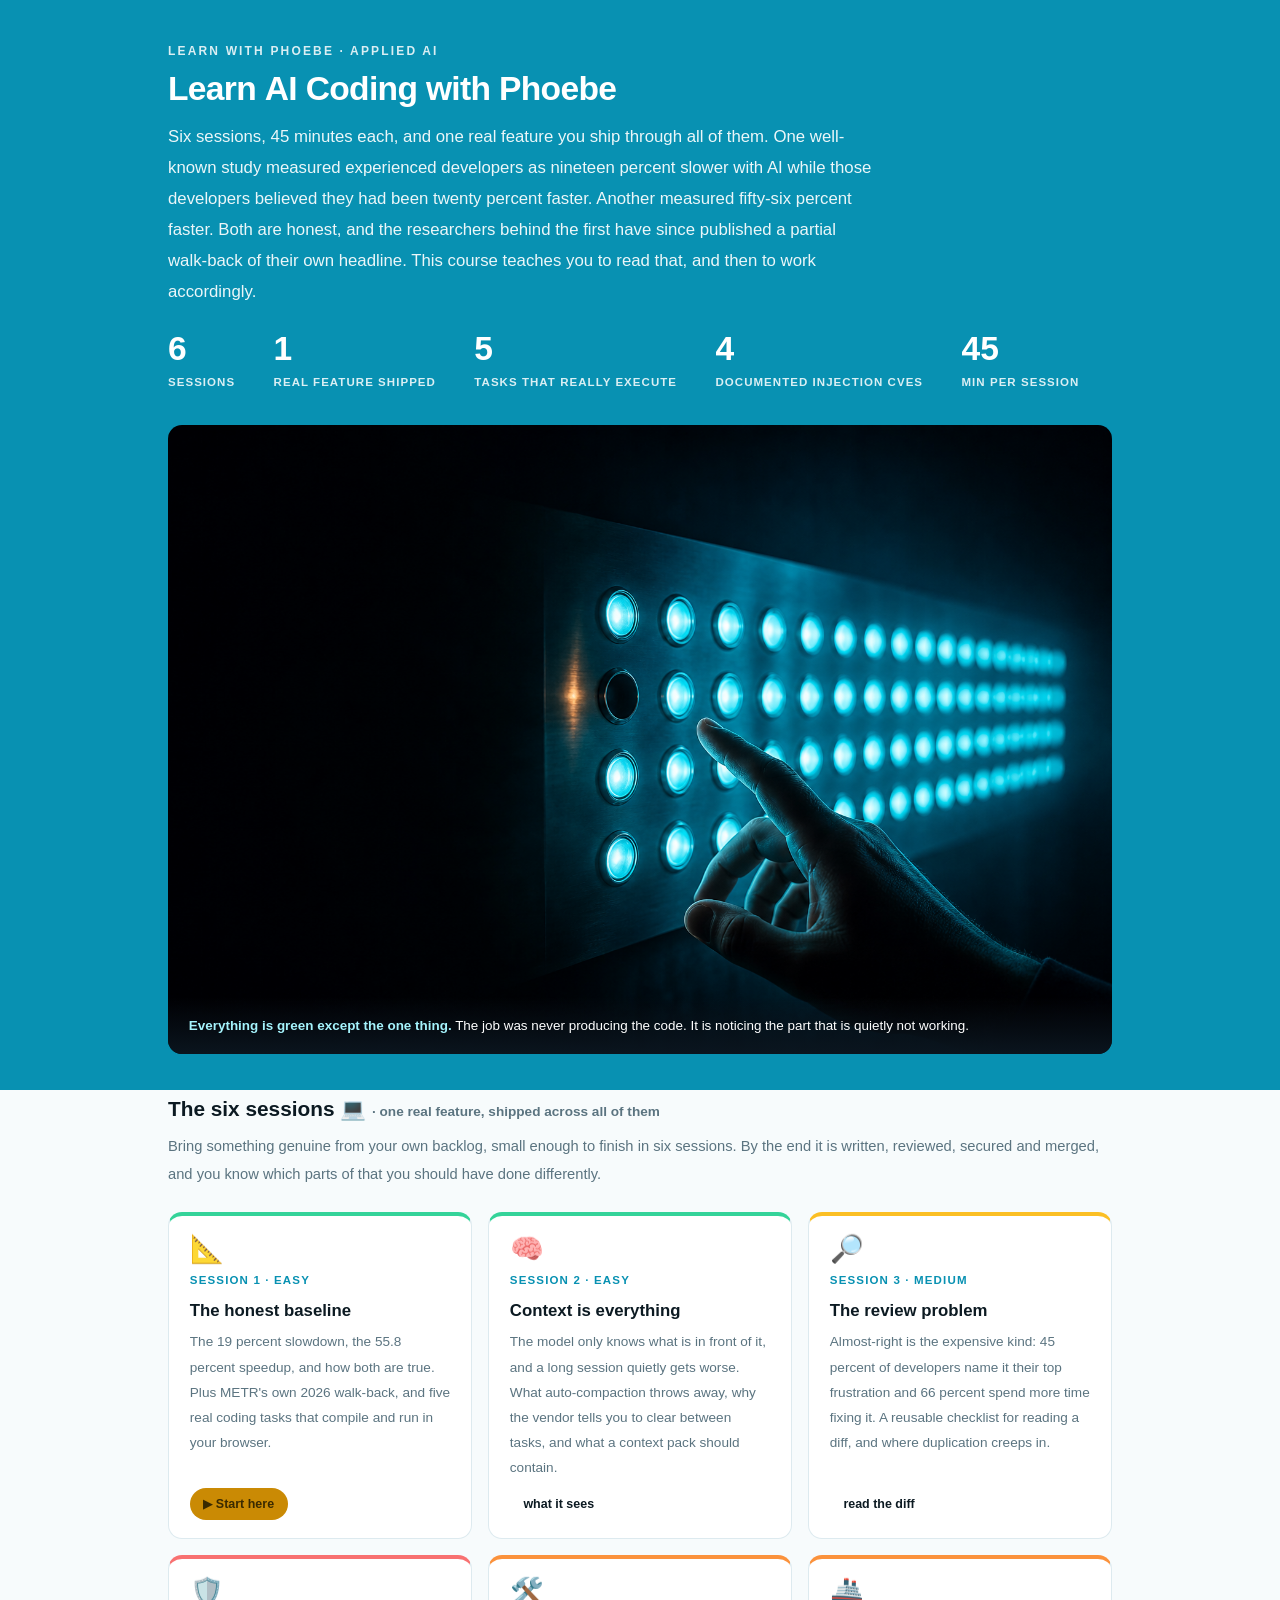
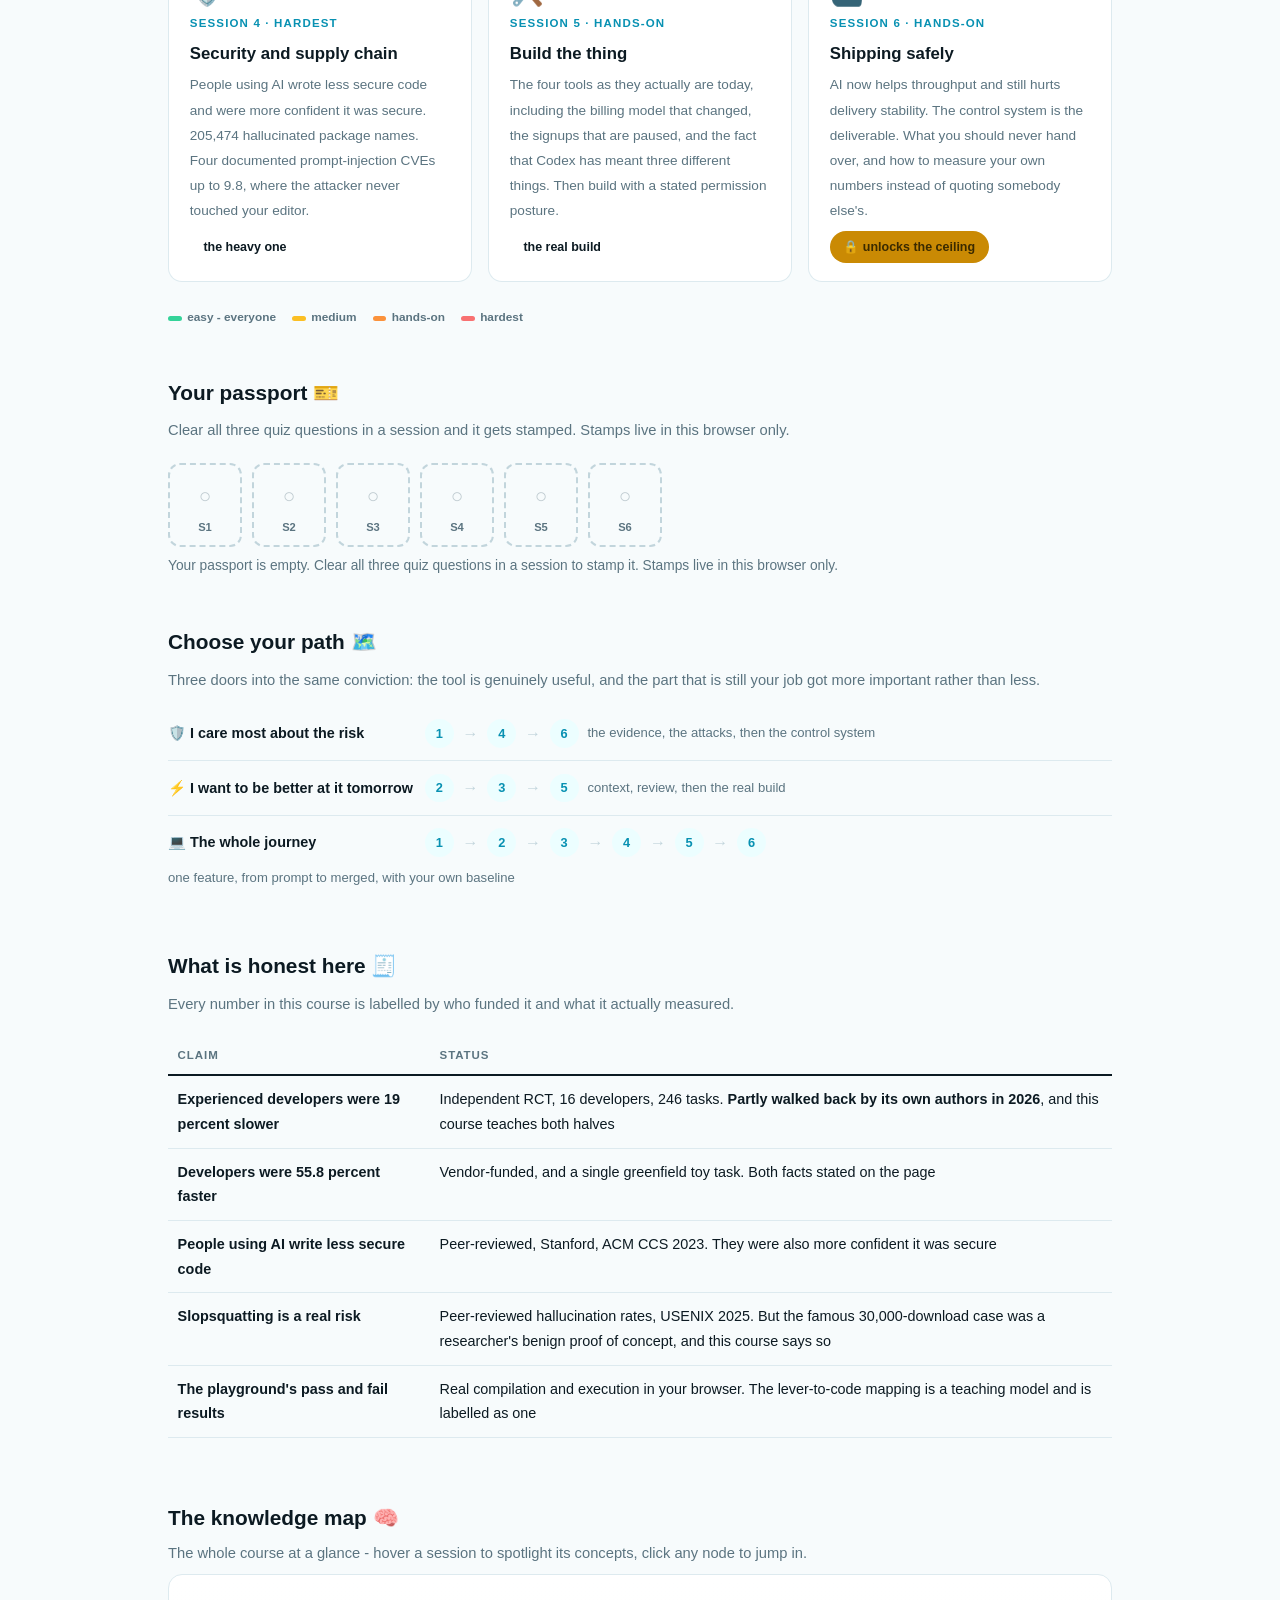
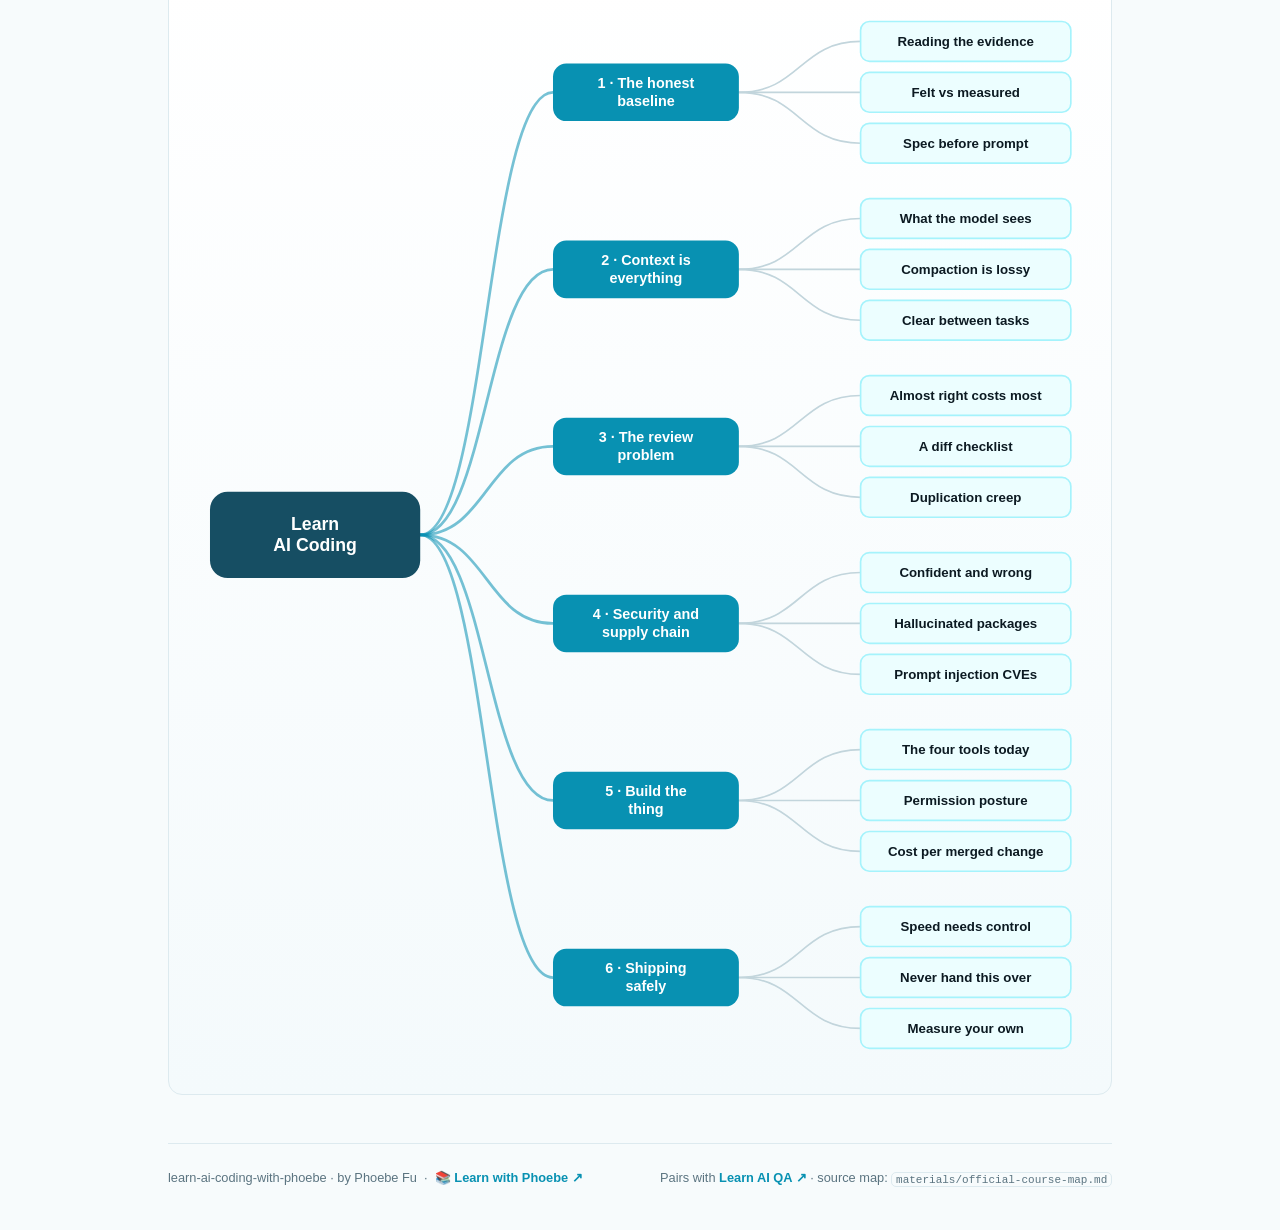
==== index.html @ 6bdb1d2e "Style .mono and .callout.warn, which markup used but no stylesheet defined An estate-wide sweep for " ====
<!DOCTYPE html>
<html lang="en">
<head>
<meta charset="UTF-8">
<meta name="viewport" content="width=device-width, initial-scale=1.0">
<!-- social:start -->
<meta name="description" content="Six sessions, one real feature shipped. The honest course on AI coding: the famous slowdown study, the walk-back its own authors published, and a playground that really runs the code. Free, by Phoebe Fu.">
<meta property="og:type" content="website">
<meta property="og:site_name" content="Learn with Phoebe">
<meta property="og:title" content="Learn AI Coding with Phoebe">
<meta property="og:description" content="Six sessions, one real feature. The famous slowdown study, the walk-back its authors published, and a playground that really runs the code.">
<meta property="og:url" content="https://phoebefu6.github.io/learn-ai-coding-with-phoebe/">
<meta property="og:image" content="https://phoebefu6.github.io/learn-ai-coding-with-phoebe/assets/og-cover.png">
<meta property="og:image:width" content="1200">
<meta property="og:image:height" content="630">
<meta name="twitter:card" content="summary_large_image">
<meta name="twitter:title" content="Learn AI Coding with Phoebe">
<meta name="twitter:description" content="The honest course on AI coding. Real evidence, real execution.">
<meta name="twitter:image" content="https://phoebefu6.github.io/learn-ai-coding-with-phoebe/assets/og-cover.png">
<!-- social:end -->
<title>Learn AI Coding with Phoebe</title>
<link rel="stylesheet" href="assets/style.css?v=3">
<style>

  .stats-row { display: flex; gap: 2.4rem; margin-top: 1.5rem; flex-wrap: wrap; }
  .stat b { display: block; font-size: 2.1rem; font-weight: 800; line-height: 1.05; font-variant-numeric: tabular-nums; }
  .stat span { font-size: .72rem; opacity: .85; text-transform: uppercase; letter-spacing: .09em; font-weight: 600; }

  .course-grid { display: grid; grid-template-columns: repeat(auto-fit, minmax(17rem, 1fr)); gap: 1rem; margin-top: 1.5rem; }
  .course-card {
    border: 1px solid var(--hairline);
    border-top: 4px solid var(--diff, var(--indigo));
    border-radius: var(--radius);
    padding: 1.2rem 1.3rem 1.1rem;
    display: flex;
    flex-direction: column;
    gap: .5rem;
    text-decoration: none;
    color: var(--ink);
    background: #fff;
    transition: box-shadow .15s ease, border-color .15s ease, transform .15s ease;
    position: relative;
  }
  .course-card:hover { border-color: var(--indigo-soft); border-top-color: var(--diff, var(--indigo)); box-shadow: 0 8px 28px rgba(8,145,178,.14); transform: translateY(-3px); }
  .course-card .cicon { font-size: 1.7rem; line-height: 1; }
  .course-card .cnum { font-size: .72rem; font-weight: 700; color: var(--indigo); text-transform: uppercase; letter-spacing: .1em; }
  .course-card h3 { font-size: 1.05rem; font-weight: 800; line-height: 1.3; }
  .course-card p { font-size: .85rem; color: var(--muted); flex: 1; }
  .course-card .meta { display: flex; gap: .4rem; flex-wrap: wrap; }

  .diff-legend { display: flex; gap: 1rem; margin-top: 1.6rem; font-size: .74rem; color: var(--muted); font-weight: 600; flex-wrap: wrap; }
  .diff-legend i { display: inline-block; width: .85rem; height: .35rem; border-radius: 999px; margin-right: .35rem; vertical-align: middle; }

  .paths { margin-top: 2.6rem; }
  .paths h2 { font-size: 1.3rem; font-weight: 800; margin-bottom: .3rem; }
  .paths .plede { color: var(--muted); font-size: .92rem; margin-bottom: .8rem; }
  .path { display: flex; gap: .55rem; align-items: center; padding: .75rem 0; border-bottom: .5px solid var(--hairline); flex-wrap: wrap; }
  .path:last-child { border-bottom: none; }
  .path b { min-width: 15.5rem; font-size: .9rem; }
  .path .pstep { background: var(--indigo-50); color: var(--indigo); border-radius: 999px; padding: .16rem .68rem; font-weight: 700; font-size: .8rem; text-decoration: none; transition: all .12s ease; }
  .path .pstep:hover { background: var(--indigo); color: #fff; }
  .path .parr { color: var(--faint); font-weight: 700; }

  .mm-section { margin-top: 1.6rem; }
  .mm-section h2 { font-size: 1.3rem; font-weight: 800; margin-bottom: .2rem; }
  .mm-section .mm-lede { color: var(--muted); font-size: .92rem; margin-bottom: .4rem; }
  .mm-wrap { border: 1px solid var(--hairline); border-radius: var(--radius); background: linear-gradient(180deg,#fff,#F4FAFC); padding: .6rem; overflow-x: auto; }
  .mm-svg { width: 100%; height: auto; display: block; max-width: 60rem; margin: 0 auto; min-width: 34rem; }
  .mm-link { cursor: pointer; text-decoration: none; }
  .mm-node rect { transition: opacity .15s ease, filter .15s ease; }
  .mm-node text { pointer-events: none; }
  .mm-link:hover .mm-node rect { filter: brightness(1.06); }
  .mm-edge { transition: opacity .15s ease; }

  .hero-art { position: relative; margin: 1.8rem 0 0; border-radius: var(--radius); overflow: hidden; background: #0B1620; }
  .hero-art img { display: block; width: 100%; height: auto; }
  .hero-art figcaption {
    position: absolute; left: 0; right: 0; bottom: 0; padding: 1.1rem 1.3rem;
    background: linear-gradient(to top, rgba(11,22,32,.94), rgba(11,22,32,0));
    color: #fff; font-size: .84rem; line-height: 1.6;
  }
  .hero-art figcaption b { color: #A5F3FC; }
  @media (max-width: 720px) { .hero-art figcaption { position: static; background: #0B1620; } }
</style>
</head>
<body>

<header class="masthead">
  <div class="wrap">
    <div class="eyebrow">Learn with Phoebe · Applied AI</div>
    <h1>Learn AI <span class="accent">Coding</span> with Phoebe</h1>
    <p class="sub">Six sessions, 45 minutes each, and one real feature you ship through all of them. One well-known study measured experienced developers as nineteen percent slower with AI while those developers believed they had been twenty percent faster. Another measured fifty-six percent faster. Both are honest, and the researchers behind the first have since published a partial walk-back of their own headline. This course teaches you to read that, and then to work accordingly.</p>
    <div class="stats-row">
      <div class="stat"><b data-count="6">6</b><span>sessions</span></div>
      <div class="stat"><b data-count="1">1</b><span>real feature shipped</span></div>
      <div class="stat"><b data-count="5">5</b><span>tasks that really execute</span></div>
      <div class="stat"><b data-count="4">4</b><span>documented injection CVEs</span></div>
      <div class="stat"><b data-count="45">45</b><span>min per session</span></div>
    </div>
    <figure class="hero-art">
      <img src="assets/hero.png" alt="A rack of small round status lamps in a dim server room, all lit steady cyan except one that is completely dark. A hand reaches toward the dark one, stopped just short of touching it.">
      <figcaption><b>Everything is green except the one thing.</b> The job was never producing the code. It is noticing the part that is quietly not working.</figcaption>
    </figure>
  </div>
</header>

<main class="wrap">

  <section class="section">
    <div class="paths" style="margin-top:0">
      <h2>The six sessions 💻 <span style="font-size:.85rem;font-weight:600;color:var(--muted)">· one real feature, shipped across all of them</span></h2>
      <p class="plede">Bring something genuine from your own backlog, small enough to finish in six sessions. By the end it is written, reviewed, secured and merged, and you know which parts of that you should have done differently.</p>
    </div>

    <div class="course-grid">
      <a class="course-card" href="courses/01-the-honest-baseline.html" style="--diff:#34D399">
        <span class="cicon">📐</span>
        <span class="cnum">Session 1 · easy</span>
        <h3>The honest baseline</h3>
        <p>The 19 percent slowdown, the 55.8 percent speedup, and how both are true. Plus METR's own 2026 walk-back, and five real coding tasks that compile and run in your browser.</p>
        <span class="meta"><span class="pill amber">▶ Start here</span></span>
      </a>
      <a class="course-card" href="courses/02-context-is-everything.html" style="--diff:#34D399">
        <span class="cicon">🧠</span>
        <span class="cnum">Session 2 · easy</span>
        <h3>Context is everything</h3>
        <p>The model only knows what is in front of it, and a long session quietly gets worse. What auto-compaction throws away, why the vendor tells you to clear between tasks, and what a context pack should contain.</p>
        <span class="meta"><span class="pill">what it sees</span></span>
      </a>
      <a class="course-card" href="courses/03-the-review-problem.html" style="--diff:#FBBF24">
        <span class="cicon">🔎</span>
        <span class="cnum">Session 3 · medium</span>
        <h3>The review problem</h3>
        <p>Almost-right is the expensive kind: 45 percent of developers name it their top frustration and 66 percent spend more time fixing it. A reusable checklist for reading a diff, and where duplication creeps in.</p>
        <span class="meta"><span class="pill">read the diff</span></span>
      </a>
      <a class="course-card" href="courses/04-security-and-supply-chain.html" style="--diff:#F87171">
        <span class="cicon">🛡️</span>
        <span class="cnum">Session 4 · hardest</span>
        <h3>Security and supply chain</h3>
        <p>People using AI wrote less secure code and were more confident it was secure. 205,474 hallucinated package names. Four documented prompt-injection CVEs up to 9.8, where the attacker never touched your editor.</p>
        <span class="meta"><span class="pill">the heavy one</span></span>
      </a>
      <a class="course-card" href="courses/05-build-the-thing.html" style="--diff:#FB923C">
        <span class="cicon">🛠️</span>
        <span class="cnum">Session 5 · hands-on</span>
        <h3>Build the thing</h3>
        <p>The four tools as they actually are today, including the billing model that changed, the signups that are paused, and the fact that Codex has meant three different things. Then build with a stated permission posture.</p>
        <span class="meta"><span class="pill">the real build</span></span>
      </a>
      <a class="course-card" href="courses/06-shipping-safely.html" style="--diff:#FB923C">
        <span class="cicon">🚢</span>
        <span class="cnum">Session 6 · hands-on</span>
        <h3>Shipping safely</h3>
        <p>AI now helps throughput and still hurts delivery stability. The control system is the deliverable. What you should never hand over, and how to measure your own numbers instead of quoting somebody else's.</p>
        <span class="meta"><span class="pill amber">🔒 unlocks the ceiling</span></span>
      </a>
    </div>

    <div class="diff-legend">
      <span><i style="background:#34D399"></i>easy - everyone</span>
      <span><i style="background:#FBBF24"></i>medium</span>
      <span><i style="background:#FB923C"></i>hands-on</span>
      <span><i style="background:#F87171"></i>hardest</span>
    </div>
  </section>

  <section class="section">
    <div class="paths" style="margin-top:0">
      <h2>Your passport 🎫</h2>
      <p class="plede">Clear all three quiz questions in a session and it gets stamped. Stamps live in this browser only.</p>
    </div>
    <div class="pp-strip"></div>
  </section>

  <section class="section">
    <div class="paths">
      <h2>Choose your path 🗺️</h2>
      <p class="plede">Three doors into the same conviction: the tool is genuinely useful, and the part that is still your job got more important rather than less.</p>
      <div class="path"><b>🛡️ I care most about the risk</b>
        <a class="pstep" href="courses/01-the-honest-baseline.html">1</a><span class="parr">→</span>
        <a class="pstep" href="courses/04-security-and-supply-chain.html">4</a><span class="parr">→</span>
        <a class="pstep" href="courses/06-shipping-safely.html">6</a>
        <span style="font-size:.82rem;color:var(--muted)">the evidence, the attacks, then the control system</span>
      </div>
      <div class="path"><b>⚡ I want to be better at it tomorrow</b>
        <a class="pstep" href="courses/02-context-is-everything.html">2</a><span class="parr">→</span>
        <a class="pstep" href="courses/03-the-review-problem.html">3</a><span class="parr">→</span>
        <a class="pstep" href="courses/05-build-the-thing.html">5</a>
        <span style="font-size:.82rem;color:var(--muted)">context, review, then the real build</span>
      </div>
      <div class="path"><b>💻 The whole journey</b>
        <a class="pstep" href="courses/01-the-honest-baseline.html">1</a><span class="parr">→</span>
        <a class="pstep" href="courses/02-context-is-everything.html">2</a><span class="parr">→</span>
        <a class="pstep" href="courses/03-the-review-problem.html">3</a><span class="parr">→</span>
        <a class="pstep" href="courses/04-security-and-supply-chain.html">4</a><span class="parr">→</span>
        <a class="pstep" href="courses/05-build-the-thing.html">5</a><span class="parr">→</span>
        <a class="pstep" href="courses/06-shipping-safely.html">6</a>
        <span style="font-size:.82rem;color:var(--muted)">one feature, from prompt to merged, with your own baseline</span>
      </div>
    </div>
  </section>

  <section class="section">
    <div class="paths" style="margin-top:0">
      <h2>What is honest here 🧾</h2>
      <p class="plede">Every number in this course is labelled by who funded it and what it actually measured.</p>
    </div>
    <table class="clean">
      <tr><th>Claim</th><th>Status</th></tr>
      <tr><td>Experienced developers were 19 percent slower</td><td>Independent RCT, 16 developers, 246 tasks. <strong>Partly walked back by its own authors in 2026</strong>, and this course teaches both halves</td></tr>
      <tr><td>Developers were 55.8 percent faster</td><td>Vendor-funded, and a single greenfield toy task. Both facts stated on the page</td></tr>
      <tr><td>People using AI write less secure code</td><td>Peer-reviewed, Stanford, ACM CCS 2023. They were also more confident it was secure</td></tr>
      <tr><td>Slopsquatting is a real risk</td><td>Peer-reviewed hallucination rates, USENIX 2025. But the famous 30,000-download case was a researcher's benign proof of concept, and this course says so</td></tr>
      <tr><td>The playground's pass and fail results</td><td>Real compilation and execution in your browser. The lever-to-code mapping is a teaching model and is labelled as one</td></tr>
    </table>
  </section>

  <section class="section mm-section">
    <h2>The knowledge map 🧠</h2>
    <p class="mm-lede">The whole course at a glance - hover a session to spotlight its concepts, click any node to jump in.</p>
    <div class="mm-wrap"><div id="mindmap"></div></div>
  </section>

  <footer class="pagefoot">
    <span>learn-ai-coding-with-phoebe · by Phoebe Fu &nbsp;·&nbsp; 📚 <a href="https://phoebefu6.github.io/learn-with-phoebe/">Learn with Phoebe ↗</a></span>
    <span>Pairs with <a href="https://phoebefu6.github.io/learn-ai-qa-with-phoebe/">Learn AI QA ↗</a> · source map: <span class="mono">materials/official-course-map.md</span></span>
  </footer>

</main>

<script>
window.MINDMAP_DATA = {
  title: "Learn\nAI Coding",
  centerColor: "#164E63",
  sessions: [
    { label: "The honest\nbaseline", href: "courses/01-the-honest-baseline.html", color: "#34D399",
      concepts: [ { label: "Reading the evidence", href: "courses/01-the-honest-baseline.html" },
        { label: "Felt vs measured", href: "courses/01-the-honest-baseline.html" },
        { label: "Spec before prompt", href: "courses/01-the-honest-baseline.html" } ] },
    { label: "Context is\neverything", href: "courses/02-context-is-everything.html", color: "#34D399",
      concepts: [ { label: "What the model sees", href: "courses/02-context-is-everything.html" },
        { label: "Compaction is lossy", href: "courses/02-context-is-everything.html" },
        { label: "Clear between tasks", href: "courses/02-context-is-everything.html" } ] },
    { label: "The review\nproblem", href: "courses/03-the-review-problem.html", color: "#FBBF24",
      concepts: [ { label: "Almost right costs most", href: "courses/03-the-review-problem.html" },
        { label: "A diff checklist", href: "courses/03-the-review-problem.html" },
        { label: "Duplication creep", href: "courses/03-the-review-problem.html" } ] },
    { label: "Security and\nsupply chain", href: "courses/04-security-and-supply-chain.html", color: "#F87171",
      concepts: [ { label: "Confident and wrong", href: "courses/04-security-and-supply-chain.html" },
        { label: "Hallucinated packages", href: "courses/04-security-and-supply-chain.html" },
        { label: "Prompt injection CVEs", href: "courses/04-security-and-supply-chain.html" } ] },
    { label: "Build the\nthing", href: "courses/05-build-the-thing.html", color: "#FB923C",
      concepts: [ { label: "The four tools today", href: "courses/05-build-the-thing.html" },
        { label: "Permission posture", href: "courses/05-build-the-thing.html" },
        { label: "Cost per merged change", href: "courses/05-build-the-thing.html" } ] },
    { label: "Shipping\nsafely", href: "courses/06-shipping-safely.html", color: "#FB923C",
      concepts: [ { label: "Speed needs control", href: "courses/06-shipping-safely.html" },
        { label: "Never hand this over", href: "courses/06-shipping-safely.html" },
        { label: "Measure your own", href: "courses/06-shipping-safely.html" } ] }
  ]
};
</script>
<script src="assets/mindmap.js?v=1"></script>
<script src="assets/app.js?v=1"></script>
</body>
</html>
---- assets/style.css ----
/* learn-mcp-with-phoebe - editorial bold design system
   Accent: SQLite blue #0891B2 · Ink navy #164E63 · Flagship: amber #CA8A04
   (CSS var names still read --indigo/--amber; they hold SQL-blue values.) */

:root {
  --indigo: #0891B2;
  --indigo-deep: #164E63;
  --indigo-mid: #06B6D4;
  --indigo-soft: #A5F3FC;
  --indigo-50: #ECFEFF;
  --ink: #0C1A22;
  --muted: #5B7480;
  --faint: #C2D5DC;
  --hairline: #DDEAEF;
  --amber: #CA8A04;
  --amber-ink: #3A2A00;
  --amber-50: #FEF9E7;
  --paper: #F7FBFC;
  --code-bg: #0B1620;
  --code-ink: #D6EAF0;
  --radius: 14px;
}

* { margin: 0; padding: 0; box-sizing: border-box; }

html { font-size: 16px; scroll-behavior: smooth; }
html.zoom-125 { font-size: 20px; }
html.zoom-150 { font-size: 24px; }

body {
  font-family: "Inter", -apple-system, BlinkMacSystemFont, "Segoe UI", Roboto, sans-serif;
  background: var(--paper);
  color: var(--ink);
  line-height: 1.85;
  font-feature-settings: "tnum";
}

.wrap { max-width: 62rem; margin: 0 auto; padding: 0 1.5rem; }

/* ---------- header band ---------- */
.masthead {
  background: var(--indigo);
  color: #fff;
  padding: 2.5rem 0 2.25rem;
}
.masthead .eyebrow {
  font-size: .75rem;
  letter-spacing: .18em;
  text-transform: uppercase;
  opacity: .85;
  font-weight: 600;
}
.masthead h1 {
  font-size: 2.1rem;
  line-height: 1.15;
  font-weight: 800;
  margin: .5rem 0 .75rem;
  letter-spacing: -.02em;
}
.masthead h1 .accent { color: inherit; }
.masthead .sub { font-size: 1.05rem; opacity: .92; max-width: 44rem; }

.chip-row { display: flex; flex-wrap: wrap; gap: .5rem; margin-top: 1.1rem; }
.chip {
  display: inline-flex;
  align-items: center;
  gap: .35rem;
  border-radius: 999px;
  padding: .25rem .8rem;
  font-size: .78rem;
  font-weight: 600;
  white-space: nowrap;
}
.chip.level { background: #fff; color: var(--indigo); }
.chip.audience { background: rgba(255,255,255,.16); color: #fff; border: 1px solid rgba(255,255,255,.35); }
.chip.time { background: var(--ink); color: #fff; font-variant-numeric: tabular-nums; }


/* ---------- toolbar ---------- */
.toolbar {
  position: sticky;
  top: 0;
  z-index: 40;
  background: rgba(255,255,255,.94);
  backdrop-filter: blur(6px);
  border-bottom: 1px solid var(--hairline);
  padding: .55rem 0;
}
.toolbar .wrap { display: flex; align-items: center; gap: .6rem; }
.toolbar .crumb { font-size: .8rem; color: var(--muted); font-weight: 600; margin-right: auto; }
.toolbar .crumb a { color: var(--indigo); text-decoration: none; }
.btn {
  border: 1px solid var(--hairline);
  background: #fff;
  color: var(--ink);
  border-radius: 999px;
  padding: .35rem .9rem;
  font-size: .78rem;
  font-weight: 600;
  cursor: pointer;
  font-family: inherit;
  transition: all .15s ease;
}
.btn:hover { border-color: var(--indigo); color: var(--indigo); }
.btn.primary { background: var(--indigo); border-color: var(--indigo); color: #fff; }
.btn.primary:hover { background: var(--indigo-deep); }

/* ---------- sections ---------- */
main { padding: 2.5rem 0 4rem; }

.section { margin-bottom: 2.8rem; }
.section-kicker { margin-bottom: 1rem; }
.section-kicker .klabel {
  display: block;
  font-size: .72rem;
  text-transform: uppercase;
  letter-spacing: .1em;
  color: var(--indigo);
  font-weight: 700;
  margin-bottom: .35rem;
}
.section-kicker h2 {
  font-size: 1.45rem;
  font-weight: 800;
  letter-spacing: -.01em;
  display: flex;
  align-items: center;
  gap: .7rem;
  flex-wrap: wrap;
}
.section-kicker .tag {
  border-radius: 999px;
  padding: .18rem .7rem;
  font-size: .7rem;
  font-weight: 700;
  text-transform: uppercase;
  letter-spacing: .08em;
}
.tag.concept { background: var(--indigo-50); color: var(--indigo); }
.tag.demo { background: var(--amber-50); color: var(--amber-ink); }
.tag.exercise { background: var(--ink); color: #fff; }

.lede { color: var(--muted); max-width: 46rem; margin-bottom: 1.4rem; line-height: 1.8; }

/* live vs self-study markers on cards */
.mode {
  font-size: .64rem;
  font-weight: 700;
  text-transform: uppercase;
  letter-spacing: .07em;
  padding: .14rem .6rem;
  border-radius: 999px;
  flex: none;
}
.mode.live { background: var(--indigo); color: #fff; }
.mode.self { background: #fff; color: var(--muted); border: 1px solid var(--hairline); }

/* ---------- accordions ---------- */
details.card {
  border: 1px solid var(--hairline);
  border-radius: var(--radius);
  margin-bottom: .8rem;
  overflow: hidden;
  background: #fff;
}
details.card[open] { border-color: var(--indigo-soft); box-shadow: 0 8px 28px rgba(8,145,178,.08); }
details.card summary {
  list-style: none;
  cursor: pointer;
  padding: 1rem 1.25rem;
  display: flex;
  align-items: center;
  gap: .75rem;
  font-weight: 700;
  font-size: 1.02rem;
  user-select: none;
}
details.card summary::-webkit-details-marker { display: none; }
details.card summary .dot {
  width: .6rem; height: .6rem;
  border-radius: 999px;
  background: var(--indigo);
  flex: none;
}
details.card summary .mini { margin-left: auto; font-size: .72rem; color: var(--muted); font-weight: 600; white-space: nowrap; }
details.card summary .caret { transition: transform .2s ease; color: var(--indigo); font-size: .8rem; }
details.card[open] summary .caret { transform: rotate(90deg); }
details.card .body { padding: 0 1.25rem 1.4rem; border-top: 1px solid var(--hairline); padding-top: 1.15rem; }
details.card .body p { margin-bottom: 1.05rem; max-width: 48rem; }
details.card .body p:last-child { margin-bottom: 0; }
details.card .body ul, details.card .body ol { margin: 0 0 1.1rem 1.2rem; max-width: 47rem; }
details.card .body li { margin-bottom: .65rem; }
details.card .body h4 { font-size: .95rem; font-weight: 700; margin: 1.1rem 0 .45rem; }
details.card .body h4:first-child { margin-top: 0; }

/* ---------- pills & legends ---------- */
.legend { display: flex; flex-wrap: wrap; gap: .5rem; margin: 0 0 1.2rem; }
.pill {
  display: inline-flex;
  align-items: center;
  gap: .4rem;
  border-radius: 999px;
  padding: .28rem .85rem;
  font-size: .78rem;
  font-weight: 600;
}
.pill.solid { background: var(--indigo); color: #fff; }
.pill.light { background: var(--indigo-50); color: var(--indigo); }
.pill.inkpill { background: var(--ink); color: #fff; }
.pill.amber, .pill.peach { background: var(--amber); color: var(--amber-ink); }
.pill.bare { color: var(--faint); }

/* ---------- 4D grid ---------- */
.grid-2 { display: grid; grid-template-columns: repeat(auto-fit, minmax(15rem, 1fr)); gap: .8rem; margin: .5rem 0 1rem; }
.d-card {
  border: 1px solid var(--hairline);
  border-left: 4px solid var(--indigo);
  border-radius: 10px;
  padding: 1rem 1.1rem;
}
.d-card h4 { font-size: .95rem; margin-bottom: .3rem; }
.d-card h4 .lead-letter { color: var(--indigo); }
.d-card p { font-size: .86rem; color: var(--muted); margin: 0; }

/* ---------- tables ---------- */
table.clean { width: 100%; border-collapse: collapse; font-size: .9rem; margin: .4rem 0 1rem; }
table.clean th {
  text-align: left;
  font-size: .72rem;
  text-transform: uppercase;
  letter-spacing: .08em;
  color: var(--muted);
  padding: .5rem .6rem;
  border-bottom: 2px solid var(--ink);
}
table.clean td { padding: .7rem .6rem; border-bottom: .5px solid var(--hairline); vertical-align: top; line-height: 1.7; }
table.clean td:first-child { font-weight: 600; }

/* ---------- prompt boxes ---------- */
.prompt-box {
  position: relative;
  background: var(--code-bg);
  color: var(--code-ink);
  border-radius: var(--radius);
  padding: 1.1rem 1.2rem;
  margin: 1rem 0 1.2rem;
  font-family: "SF Mono", ui-monospace, Menlo, Consolas, monospace;
  font-size: .84rem;
  line-height: 1.65;
  white-space: pre-wrap;
  word-break: break-word;
}
.prompt-box .label {
  position: absolute;
  top: -0.7rem;
  left: 1rem;
  background: var(--indigo);
  color: #fff;
  font-family: "Inter", -apple-system, sans-serif;
  font-size: .68rem;
  font-weight: 700;
  letter-spacing: .06em;
  text-transform: uppercase;
  border-radius: 999px;
  padding: .15rem .7rem;
}
.prompt-box.bad .label { background: var(--faint); color: var(--ink); }
.prompt-box.good .label { background: var(--amber); color: var(--amber-ink); }
.copy-btn {
  position: absolute;
  top: .7rem;
  right: .7rem;
  background: rgba(255,255,255,.1);
  border: 1px solid rgba(255,255,255,.25);
  color: #fff;
  border-radius: 999px;
  padding: .25rem .8rem;
  font-size: .72rem;
  font-weight: 600;
  cursor: pointer;
  font-family: "Inter", -apple-system, sans-serif;
  transition: background .15s ease;
}
.copy-btn:hover { background: rgba(255,255,255,.22); }
.copy-btn.copied { background: var(--amber); border-color: var(--amber); color: var(--amber-ink); }

/* ---------- demo steps ---------- */
.steps { counter-reset: step; margin: .6rem 0 1rem; }
.step {
  display: flex;
  gap: .9rem;
  padding: .85rem 0;
  border-bottom: .5px solid var(--hairline);
}
.step:last-child { border-bottom: none; }
.step::before {
  counter-increment: step;
  content: counter(step);
  flex: none;
  width: 1.7rem; height: 1.7rem;
  border-radius: 999px;
  background: var(--indigo-50);
  color: var(--indigo);
  font-weight: 700;
  font-size: .85rem;
  display: inline-flex;
  align-items: center;
  justify-content: center;
  margin-top: .1rem;
}
.step p { margin: 0; }

/* ---------- callouts ---------- */
.callout {
  border-radius: var(--radius);
  padding: 1rem 1.2rem;
  margin: 1rem 0;
  font-size: .92rem;
}
.callout.tip { background: var(--indigo-50); border-left: 4px solid var(--indigo); }
.callout.win { background: var(--amber-50); border-left: 4px solid var(--amber); }
.callout strong:first-child { display: block; margin-bottom: .2rem; }

.callout.example {
  background: #FFFFFF;
  border: 1px solid var(--hairline);
  border-left: 4px solid var(--amber);
  font-size: .9rem;
}
.callout.example .ex-pill {
  display: inline-block;
  background: var(--amber);
  color: var(--amber-ink);
  border-radius: 999px;
  padding: .15rem .7rem;
  font-size: .68rem;
  font-weight: 700;
  text-transform: uppercase;
  letter-spacing: .06em;
  margin-bottom: .5rem;
}
.callout.example p { margin: 0 0 .75rem; max-width: 47rem; }
.callout.example p:last-child { margin-bottom: 0; }
.callout.example ul { margin: 0 0 0 1.1rem; max-width: 46rem; }
.callout.example li { margin-bottom: .6rem; }
.callout.example li:last-child { margin-bottom: 0; }

/* ---------- zoomable figures ---------- */
figure.zoomable {
  border: 1px solid var(--hairline);
  border-radius: var(--radius);
  padding: 1.2rem;
  margin: 1rem 0 1.4rem;
  cursor: zoom-in;
  transition: box-shadow .15s ease;
  background: #fff;
}
figure.zoomable:hover { box-shadow: 0 8px 28px rgba(8,145,178,.12); }
figure.zoomable svg, figure.zoomable img { width: 100%; height: auto; display: block; }
figure.zoomable figcaption {
  margin-top: .6rem;
  font-size: .76rem;
  color: var(--muted);
  font-weight: 600;
  display: flex;
  align-items: center;
  gap: .4rem;
}

.lightbox {
  position: fixed;
  inset: 0;
  z-index: 100;
  background: rgba(12,26,34,.9);
  display: none;
  align-items: center;
  justify-content: center;
  padding: 3vh 3vw;
  cursor: zoom-out;
}
.lightbox.open { display: flex; }
.lightbox .inner {
  background: #fff;
  border-radius: var(--radius);
  padding: 2rem;
  max-width: 94vw;
  max-height: 92vh;
  overflow: auto;
}
.lightbox .inner svg, .lightbox .inner img { width: min(88vw, 70rem); height: auto; }
.lightbox .close-hint {
  position: fixed;
  top: 1rem; right: 1.4rem;
  color: #fff;
  font-size: .8rem;
  font-weight: 600;
  opacity: .8;
}

/* ---------- courses covered ---------- */
.covered { border: 1px solid var(--hairline); border-radius: var(--radius); overflow: hidden; }
.covered-row {
  display: flex;
  align-items: baseline;
  gap: .8rem;
  padding: .75rem 1.1rem;
  border-bottom: .5px solid var(--hairline);
  font-size: .9rem;
}
.covered-row:last-child { border-bottom: none; }
.covered-row .status { flex: none; }
.covered-row .name { font-weight: 600; }
.covered-row .note { margin-left: auto; color: var(--muted); font-size: .78rem; text-align: right; }

/* ---------- cheat sheet footer ---------- */
.cheat {
  background: var(--ink);
  color: #fff;
  border-radius: var(--radius);
  padding: 1.6rem 1.6rem 1.3rem;
  margin-top: 3rem;
}
.cheat h3 { font-size: 1.1rem; margin-bottom: 1rem; }
.cheat h3 span { color: var(--indigo-soft); }
.cheat .grid-2 { gap: 1rem; }
.cheat .cheat-item { border-left: 3px solid var(--indigo-mid); padding-left: .8rem; }
.cheat .cheat-item b { display: block; font-size: .85rem; color: var(--indigo-soft); }
.cheat .cheat-item span { font-size: .82rem; opacity: .85; }

footer.pagefoot {
  border-top: 1px solid var(--hairline);
  margin-top: 3rem;
  padding: 1.4rem 0 2.5rem;
  font-size: .8rem;
  color: var(--muted);
  display: flex;
  justify-content: space-between;
  flex-wrap: wrap;
  gap: .8rem;
}
footer.pagefoot a { color: var(--indigo); text-decoration: none; font-weight: 600; }

/* ---------- wayfinding: reading progress + section dots + part numbers ---------- */

#progress-bar {
  position: fixed;
  top: 0; left: 0;
  height: 3px;
  width: 0;
  background: linear-gradient(90deg, var(--indigo), var(--amber));
  z-index: 90;
}

.pagenav {
  position: fixed;
  right: 1.1rem;
  top: 50%;
  transform: translateY(-50%);
  z-index: 50;
  display: flex;
  flex-direction: column;
  gap: .55rem;
}
.pagenav a {
  width: .68rem; height: .68rem;
  border-radius: 999px;
  background: #fff;
  border: 2px solid var(--faint);
  display: block;
  position: relative;
  transition: all .15s ease;
}
.pagenav a:hover { border-color: var(--indigo); transform: scale(1.3); }
.pagenav a.active { background: var(--indigo); border-color: var(--indigo); }
.pagenav a .nlabel {
  position: absolute;
  right: 1.4rem;
  top: 50%;
  transform: translateY(-50%);
  background: var(--ink);
  color: #fff;
  font-size: .7rem;
  font-weight: 600;
  padding: .22rem .65rem;
  border-radius: 6px;
  white-space: nowrap;
  opacity: 0;
  pointer-events: none;
  transition: opacity .15s ease;
}
.pagenav a:hover .nlabel { opacity: 1; }
@media (max-width: 74rem) { .pagenav { display: none; } }

main { counter-reset: partnum -1; }
.section .section-kicker { position: relative; }
.section .section-kicker::before {
  counter-increment: partnum;
  content: counter(partnum, decimal-leading-zero);
  position: absolute;
  right: 0;
  top: -1.2rem;
  font-size: 4.4rem;
  font-weight: 800;
  color: var(--indigo-50);
  line-height: 1;
  font-variant-numeric: tabular-nums;
  pointer-events: none;
  z-index: 0;
}
.section .section-kicker > * { position: relative; z-index: 1; }

details.card summary { transition: background .15s ease; }
details.card summary:hover { background: #F4FAFC; }

/* ---------- journey strip: you are here in the series ---------- */
.journey {
  display: flex;
  align-items: center;
  gap: .45rem;
  margin-top: 1.1rem;
  flex-wrap: wrap;
}
.journey .jlabel { font-size: .7rem; font-weight: 700; text-transform: uppercase; letter-spacing: .09em; opacity: .8; margin-right: .3rem; }
.journey a {
  width: 1.7rem; height: 1.7rem;
  border-radius: 999px;
  display: inline-flex;
  align-items: center;
  justify-content: center;
  font-size: .8rem;
  font-weight: 700;
  text-decoration: none;
  color: #fff;
  border: 1.5px solid rgba(255,255,255,.45);
  transition: all .15s ease;
  font-variant-numeric: tabular-nums;
}
.journey a:hover { border-color: #fff; transform: scale(1.12); }
.journey a.here { background: #fff; color: var(--indigo); border-color: #fff; }
.journey a.dd-chip { width: auto; border-radius: 999px; padding: 0 .7rem; font-size: .72rem; }

/* ---------- check-yourself quiz ---------- */
.quiz-q {
  border: 1px solid var(--hairline);
  border-radius: var(--radius);
  padding: 1.1rem 1.25rem 1rem;
  margin-bottom: .9rem;
  background: #fff;
}
.quiz-q .qtext { font-weight: 700; margin-bottom: .7rem; }
.quiz-q .qopt {
  display: block;
  width: 100%;
  text-align: left;
  background: #fff;
  border: 1px solid var(--hairline);
  border-radius: 10px;
  padding: .6rem .9rem;
  margin-bottom: .5rem;
  font-size: .9rem;
  font-family: inherit;
  color: var(--ink);
  cursor: pointer;
  transition: all .15s ease;
}
.quiz-q .qopt:hover { border-color: var(--indigo); background: var(--indigo-50); }
.quiz-q .qopt.correct { background: var(--indigo); border-color: var(--indigo); color: #fff; font-weight: 600; }
.quiz-q .qopt.correct::after { content: "  ✓"; }
.quiz-q .qopt.wrong { background: #FEF2F2; border-color: #FCA5A5; color: #991B1B; animation: qshake .3s ease; }
.quiz-q .qopt.wrong::after { content: "  ✗ try again"; font-size: .78rem; }
.quiz-q .qopt:disabled { cursor: default; }
.quiz-q .qwhy {
  display: none;
  background: var(--amber-50);
  border-left: 4px solid var(--amber);
  border-radius: 8px;
  padding: .6rem .9rem;
  font-size: .86rem;
  margin-top: .3rem;
}
.quiz-q.answered .qwhy { display: block; }
@keyframes qshake {
  0%, 100% { transform: translateX(0); }
  25% { transform: translateX(-5px); }
  75% { transform: translateX(5px); }
}
.quiz-score { font-weight: 700; color: var(--indigo); margin-top: .4rem; }

@media (prefers-reduced-motion: reduce) {
  .quiz-q .qopt.wrong { animation: none; }
  .journey a:hover { transform: none; }
}

/* ---------- micro-interactions (react-bits inspired, vanilla) ---------- */

/* BlurText: staggered word reveal on the masthead headline */
.masthead h1 .bw {
  display: inline-block;
  opacity: 0;
  filter: blur(8px);
  transform: translateY(.35em);
  animation: bw-in .7s cubic-bezier(.22,.9,.35,1) forwards;
  animation-delay: var(--bw-delay, 0s);
}
@keyframes bw-in {
  to { opacity: 1; filter: blur(0); transform: translateY(0); }
}

/* SpotlightCard: cursor-following highlight on accordion cards */
details.card { position: relative; }
details.card::after {
  content: "";
  position: absolute;
  inset: 0;
  pointer-events: none;
  opacity: 0;
  transition: opacity .3s ease;
  background: radial-gradient(320px circle at var(--mx, 50%) var(--my, 50%), rgba(8,145,178,.09), transparent 65%);
}
details.card:hover::after { opacity: 1; }

/* ScrollReveal: sections rise in as they enter the viewport */
.js-reveal .section {
  opacity: 0;
  transform: translateY(16px);
  transition: opacity .6s ease, transform .6s cubic-bezier(.22,.9,.35,1);
}
.js-reveal .section.revealed { opacity: 1; transform: none; }

@media (prefers-reduced-motion: reduce) {
  .masthead h1 .bw { animation: none; opacity: 1; filter: none; transform: none; }
  details.card::after { display: none; }
  .js-reveal .section { opacity: 1; transform: none; transition: none; }
}

@media (max-width: 40rem) {
  .masthead h1 { font-size: 1.6rem; }
  
  .toolbar .crumb { display: none; }
}

@media print {
  .toolbar, .copy-btn { display: none; }
  details.card { border: 1px solid #ccc; }
}

/* ---------- live SQL playground (sql-live.js) ---------- */
.sqlbox {
  border: 1px solid var(--hairline);
  border-radius: var(--radius);
  background: #fff;
  overflow: hidden;
  margin: 1rem 0 1.4rem;
  box-shadow: 0 8px 28px rgba(8,145,178,.06);
}
.sql-bar {
  display: flex; align-items: center; gap: .5rem;
  padding: .5rem .8rem;
  background: var(--indigo-deep);
  color: #fff;
}
.sql-dot { width: .6rem; height: .6rem; border-radius: 999px; background: var(--amber); flex: none; }
.sql-title { font-size: .76rem; font-weight: 600; letter-spacing: .02em; opacity: .92; }
.sql-spacer { margin-left: auto; }
.sql-btn {
  border: 1px solid rgba(255,255,255,.28);
  background: rgba(255,255,255,.08);
  color: #fff;
  border-radius: 999px;
  padding: .26rem .8rem;
  font-size: .74rem; font-weight: 700; cursor: pointer;
  font-family: inherit; transition: all .14s ease; white-space: nowrap;
}
.sql-btn:hover { background: rgba(255,255,255,.2); }
.sql-btn.sql-run { background: var(--amber); color: var(--amber-ink); border-color: var(--amber); }
.sql-btn.sql-run:hover { filter: brightness(1.05); }
.sql-label {
  display: block;
  font-size: .64rem; text-transform: uppercase; letter-spacing: .09em;
  font-weight: 700; color: var(--muted);
  padding: .6rem .9rem .2rem;
}
.sql-code-wrap { border-bottom: 1px solid var(--hairline); }
.sql-code {
  width: 100%;
  border: none; outline: none; resize: vertical;
  padding: .35rem .9rem .9rem;
  font-family: "SF Mono", "JetBrains Mono", Menlo, Consolas, monospace;
  font-size: .86rem; line-height: 1.6;
  color: var(--ink); background: #fff;
  tab-size: 2;
}
.sql-out { padding: .2rem .9rem 1rem; overflow-x: auto; }
.sql-tablewrap { overflow-x: auto; }
table.sql-table { width: 100%; border-collapse: collapse; font-size: .84rem; margin: .3rem 0 .1rem; }
table.sql-table th {
  text-align: left; text-transform: uppercase; letter-spacing: .05em;
  font-size: .68rem; color: var(--indigo); font-weight: 800;
  padding: .35rem .6rem; border-bottom: 2px solid var(--indigo-50); white-space: nowrap;
}
table.sql-table td {
  padding: .32rem .6rem; border-bottom: .5px solid var(--hairline);
  font-variant-numeric: tabular-nums; white-space: nowrap;
}
table.sql-table tr:last-child td { border-bottom: none; }
.sql-null { color: var(--faint); font-style: italic; font-size: .78rem; }
.sql-note { font-size: .74rem; color: var(--muted); margin: .5rem 0 0; font-weight: 600; }
.sql-hint { font-weight: 500; font-style: italic; }
.sql-err {
  font-size: .82rem; color: #991B1B; background: #FEF2F2;
  border: 1px solid #FCA5A5; border-radius: 8px;
  padding: .55rem .75rem; margin: .4rem 0 0;
  font-family: "SF Mono", Menlo, monospace;
}
.sql-cap { font-size: .78rem; color: var(--muted); padding: 0 .9rem .8rem; }
.sqlbox.sql-had-err .sql-bar { background: #7f1d1d; }


@keyframes mcpIn { from { opacity: 0; transform: translateY(6px); } to { opacity: 1; transform: none; } }


@media (max-width: 640px) {  }


@media (max-width: 640px) {
  
  
}

/* === LWP-PATCH v2 === */
/* palette-agnostic aliases: 75 repos use --indigo/--amber, 1 uses --pine/--clay */
:root {
  --pv-accent: var(--indigo, var(--pine, #334155));
  --pv-flag: var(--amber, var(--clay, #B45309));
  --pv-flag-50: var(--amber-50, var(--clay-50, #FEF3E2));
}

/* ============================================================
   v2 - readable on a phone + reading modes
   Layout only. No palette tokens are changed.
   ============================================================ */

/* --- skip link --- */
.skip-link {
  position: absolute; left: -9999px; top: 0; z-index: 200;
  background: var(--pv-accent); color: #fff;
  padding: .7rem 1.1rem; border-radius: 0 0 var(--radius) 0;
  font-weight: 700; font-size: .85rem; text-decoration: none;
}
.skip-link:focus { left: 0; }

/* --- visible keyboard focus everywhere --- */
:focus-visible {
  outline: 3px solid var(--pv-flag);
  outline-offset: 2px;
  border-radius: 4px;
}

/* --- diagrams: hold authored width, scroll instead of shrinking --- */
.figscroll { overflow-x: auto; -webkit-overflow-scrolling: touch; overscroll-behavior-x: contain; }
.figscroll::-webkit-scrollbar { height: 6px; }
.figscroll::-webkit-scrollbar-thumb { background: var(--faint); border-radius: 3px; }

/* --- tables: scroll container + sticky row label --- */
.tablescroll { overflow-x: auto; -webkit-overflow-scrolling: touch; border-radius: var(--radius); }

/* --- section contents counter --- */
.sec-meta {
  display: block; margin-top: .3rem;
  font-size: .72rem; font-weight: 700; letter-spacing: .06em;
  text-transform: uppercase; color: var(--muted);
  font-variant-numeric: tabular-nums;
}

/* --- study-mode switch --- */
.btn.mode-on { background: var(--pv-flag); border-color: var(--pv-flag); color: #fff; }

/* --- deep-linked card gets a moment of emphasis --- */
details.card.linked { border-color: var(--pv-flag); box-shadow: 0 0 0 3px var(--pv-flag-50); }

@media (max-width: 820px) {
  /* labels keep the size they were drawn at; the figure scrolls */
  figure.zoomable svg { min-width: 820px; }
  .figscroll .mm-svg, .mindmap svg { min-width: 840px; }

  table.clean { min-width: 620px; }
  table.clean th:first-child,
  table.clean td:first-child {
    position: sticky; left: 0; background: #fff;
    box-shadow: 1px 0 0 var(--hairline);
  }

  pre, .prompt-box { overflow-x: auto; }

  /* 44px tap targets */
  details.card summary { min-height: 44px; }
  .qopt { min-height: 44px; display: flex; align-items: center; padding: .7rem .9rem; }
  .toolbar .btn, .pagefoot a { min-height: 44px; display: inline-flex; align-items: center; }
}

@media (max-width: 640px) {
  /* long inline code tokens and nowrap chips are the two things that still
     forced the page sideways below 640px: let them break rather than push
     the layout. Inside the media query only - desktop is untouched. */
  :not(pre) > code, .prompt-box span, code span,
  p span, li span, td span { overflow-wrap: anywhere; word-break: break-word; }
  .chip, .syn-chip, .pill, .mode, .tag { white-space: normal; max-width: 100%; }

  
  
  .chip-row, .legend { flex-wrap: wrap; }
  .journey { flex-wrap: wrap; row-gap: .45rem; }
}

/* --- print: a session should print as a complete handout --- */
@media print {
  .pagenav, #progress-bar, .skip-link, .journey, .lightbox { display: none !important; }
  details.card > .body { display: block !important; }
  details.card, figure, table.clean, .callout { break-inside: avoid; page-break-inside: avoid; }
  figure.zoomable svg { min-width: 0; max-width: 100%; }
  .figscroll, .tablescroll { overflow: visible; }
  a[href^="http"]::after { content: " (" attr(href) ")"; font-size: .72rem; color: #555; }
}

/* swipe hint: own line, only when the diagram really does scroll */
figure.zoomable.can-scroll figcaption { flex-wrap: wrap; }
figure.zoomable.can-scroll figcaption::after {
  content: "swipe the diagram \2192";
  flex: 0 0 100%;
  margin-top: .2rem;
  font-size: .72rem;
  font-weight: 700;
  letter-spacing: .04em;
  color: var(--pv-flag);
}
/* === /LWP-PATCH === */


/* ============================================================
   LWP WIDGET KIT v1 - wipe / hotspot / tick / tryrow / stakes
   / scorecard / passport. Self-theming off the course :root.
   ============================================================ */

/* --- shared shell --------------------------------------- */
.wk {
  margin: 26px 0;
  border: 1px solid var(--hairline);
  border-radius: var(--radius);
  background: #fff;
  box-shadow: 0 2px 10px rgba(0,0,0,.03);
  overflow: hidden;
}
.wk-head {
  display: flex; align-items: center; gap: 10px;
  padding: 12px 16px;
  background: var(--indigo-50);
  border-bottom: 1px solid var(--hairline);
}
.wk-head b {
  font-size: 0.74rem; font-weight: 800; letter-spacing: .07em;
  text-transform: uppercase; color: var(--indigo-deep);
}
.wk-head .wk-hint { font-size: 0.82rem; color: var(--muted); }
.wk-body { padding: 18px 16px; }
.wk-foot {
  padding: 10px 16px; border-top: 1px dashed var(--hairline);
  font-size: 0.82rem; color: var(--muted); background: var(--paper);
}

/* --- 1. wipe: draggable before/after ------------------- */
.wipe { position: relative; user-select: none; touch-action: none; }
.wipe-panes { position: relative; overflow: hidden; border-radius: 10px; }
.wipe-a, .wipe-b { padding: 18px 20px; font-size: 0.92rem; line-height: 1.75; }
.wipe-a { background: #FEF2F2; border: 1px solid #FCA5A5; border-radius: 10px; }
.wipe-b {
  position: absolute; inset: 0;
  background: var(--indigo-50); border: 1px solid var(--indigo-soft);
  border-radius: 10px;
  clip-path: inset(0 0 0 var(--wx, 50%));
}
.wipe-a h5, .wipe-b h5 {
  margin: 0 0 8px; font-size: 0.72rem; letter-spacing: .07em;
  text-transform: uppercase; font-weight: 800;
}
.wipe-a h5 { color: #991B1B; }
.wipe-b h5 { color: var(--indigo-deep); }
.wipe-a p, .wipe-b p { margin: 0 0 6px; }
.wipe-grip {
  position: absolute; top: 0; bottom: 0; width: 3px;
  background: var(--indigo); cursor: ew-resize; z-index: 3;
  transform: translateX(-1.5px);
}
.wipe-grip::after {
  content: "⇄"; position: absolute; top: 50%; left: 50%;
  transform: translate(-50%, -50%);
  width: 30px; height: 30px; border-radius: 999px;
  background: var(--indigo); color: #fff;
  display: grid; place-items: center;
  font-size: 0.85rem; font-weight: 800;
  box-shadow: 0 3px 12px rgba(0,0,0,.22);
}
.wipe-tags { display: flex; justify-content: space-between; margin-top: 10px; }
.wipe-tags span {
  font-size: 0.7rem; font-weight: 800; letter-spacing: .06em;
  text-transform: uppercase; padding: 3px 10px; border-radius: 999px;
}
.wipe-tags .wt-a { background: #FEF2F2; color: #991B1B; }
.wipe-tags .wt-b { background: var(--indigo-50); color: var(--indigo-deep); }

/* --- 2. hotspot: pins on a mock ------------------------ */
.hotspot { position: relative; }
.hs-mock { position: relative; border-radius: 10px; overflow: hidden; }
.hs-mock svg { display: block; width: 100%; height: auto; }
.hs-pin {
  position: absolute; left: var(--x); top: var(--y);
  transform: translate(-50%, -50%);
  width: 27px; height: 27px; border-radius: 999px;
  border: 2px solid #fff; background: var(--indigo); color: #fff;
  font: 800 0.78rem/1 Inter, sans-serif;
  display: grid; place-items: center; cursor: pointer;
  box-shadow: 0 2px 9px rgba(0,0,0,.28);
  transition: transform .16s ease, background .16s ease;
  z-index: 2;
}
.hs-pin:hover { transform: translate(-50%, -50%) scale(1.18); }
.hs-pin.on { background: var(--amber); color: var(--amber-ink); }
.hs-pin::before {
  content: ""; position: absolute; inset: -7px; border-radius: 999px;
  border: 2px solid var(--indigo); opacity: 0;
}
.hs-pin.on::before { border-color: var(--amber); opacity: .55; }
.hs-caps { margin-top: 14px; display: grid; gap: 8px; }
.hs-cap {
  display: none; gap: 10px;
  padding: 12px 14px; border-radius: 10px;
  background: var(--indigo-50); border-left: 3px solid var(--indigo);
  font-size: 0.9rem; line-height: 1.7;
}
.hs-cap.on { display: flex; }
.hs-cap b {
  flex: 0 0 auto; color: var(--indigo-deep);
  font-size: 0.74rem; letter-spacing: .06em; text-transform: uppercase;
  padding-top: 2px;
}
.hs-empty { font-size: 0.86rem; color: var(--muted); font-style: italic; }

/* --- 3. tick: travelling-dot pipeline ------------------ */
.tick-rail { position: relative; padding: 26px 0 8px; }
.tick-line {
  position: absolute; left: 4%; right: 4%; top: 40px; height: 3px;
  background: var(--hairline); border-radius: 2px;
}
.tick-fill {
  position: absolute; left: 0; top: 0; height: 100%;
  background: var(--indigo); border-radius: 2px;
  width: 0; transition: width .45s cubic-bezier(.4,0,.2,1);
}
.tick-dot {
  position: absolute; top: 41.5px; left: 4%;
  width: 15px; height: 15px; border-radius: 999px;
  background: var(--amber); border: 3px solid #fff;
  box-shadow: 0 2px 9px rgba(0,0,0,.25);
  transform: translate(-50%, -50%);
  transition: left .45s cubic-bezier(.4,0,.2,1);
  z-index: 3;
}
.tick-stages { display: flex; justify-content: space-between; position: relative; }
.tick-stage { flex: 1; text-align: center; }
.tick-stage i {
  display: block; width: 13px; height: 13px; margin: 34px auto 10px;
  border-radius: 999px; background: #fff;
  border: 3px solid var(--faint); transition: border-color .3s ease;
}
.tick-stage.done i { border-color: var(--indigo); background: var(--indigo); }
.tick-stage span {
  font-size: 0.76rem; font-weight: 700; color: var(--muted);
  transition: color .3s ease;
}
.tick-stage.done span { color: var(--ink); }
.tick-controls { display: flex; gap: 8px; align-items: center; margin-top: 6px; }
.tick-btn {
  font: 700 0.8rem Inter, sans-serif; cursor: pointer;
  padding: 7px 15px; border-radius: 999px;
  border: 1px solid var(--indigo); background: var(--indigo); color: #fff;
}
.tick-btn.ghost { background: #fff; color: var(--indigo); }
.tick-btn:disabled { opacity: .4; cursor: not-allowed; }
.tick-note {
  display: none; margin-top: 12px; padding: 13px 15px;
  background: var(--paper); border-left: 3px solid var(--amber);
  border-radius: 8px; font-size: 0.9rem; line-height: 1.75;
}
.tick-note.on { display: block; }
.tick-note b { color: var(--indigo-deep); }

/* --- 4. tryrow: inline micro-try ----------------------- */
.tryrow .tr-in {
  display: flex; gap: 8px; flex-wrap: wrap;
}
.tryrow textarea, .tryrow input[type="text"] {
  flex: 1 1 260px; min-height: 44px;
  font: 400 0.9rem/1.6 ui-monospace, SFMono-Regular, Menlo, monospace;
  padding: 10px 12px; border-radius: 9px;
  border: 1px solid var(--hairline); background: var(--paper); color: var(--ink);
  resize: vertical;
}
.tryrow textarea:focus, .tryrow input:focus {
  outline: none; border-color: var(--indigo);
  box-shadow: 0 0 0 3px var(--indigo-50);
}
.tr-go {
  font: 800 0.8rem Inter, sans-serif; cursor: pointer;
  padding: 0 18px; border-radius: 9px; min-height: 44px;
  border: 1px solid var(--indigo); background: var(--indigo); color: #fff;
}
.tr-out {
  display: none; margin-top: 12px; padding: 13px 15px;
  border-radius: 9px; background: var(--indigo-50);
  border-left: 3px solid var(--indigo);
  font-size: 0.9rem; line-height: 1.7;
}
.tr-out.on { display: block; }
.tr-out.bad { background: #FEF2F2; border-left-color: #991B1B; }
.tr-metrics { display: flex; flex-wrap: wrap; gap: 18px; margin-bottom: 6px; }
.tr-metric { display: flex; flex-direction: column; }
.tr-metric b {
  font: 800 1.35rem/1.1 Inter, sans-serif;
  font-variant-numeric: tabular-nums; color: var(--indigo-deep);
}
.tr-metric span {
  font-size: 0.68rem; font-weight: 700; letter-spacing: .06em;
  text-transform: uppercase; color: var(--muted); margin-top: 3px;
}
.tr-verdict { font-weight: 700; }
.tr-verdict.ok { color: var(--indigo-deep); }
.tr-verdict.no { color: #991B1B; }

/* --- 5. stakes: live cost meter ------------------------ */
.stakes-grid { display: grid; gap: 9px; }
.stakes-grid label {
  display: flex; align-items: flex-start; gap: 10px;
  padding: 11px 13px; border-radius: 9px;
  border: 1px solid var(--hairline); background: var(--paper);
  cursor: pointer; font-size: 0.9rem; line-height: 1.65;
  transition: border-color .16s ease, background .16s ease;
}
.stakes-grid label:hover { border-color: var(--indigo-soft); }
.stakes-grid label.on { border-color: var(--indigo); background: var(--indigo-50); }
.stakes-grid label.trap.on { border-color: #991B1B; background: #FEF2F2; }
.stakes-grid input { margin-top: 4px; accent-color: var(--indigo); flex: 0 0 auto; }
.stakes-grid .sk-d {
  margin-left: auto; flex: 0 0 auto;
  font: 800 0.76rem Inter, sans-serif; font-variant-numeric: tabular-nums;
  padding: 2px 9px; border-radius: 999px;
  background: var(--indigo-50); color: var(--indigo-deep);
}
.stakes-grid label.trap .sk-d { background: #FEF2F2; color: #991B1B; }
.stakes-read {
  display: flex; align-items: baseline; gap: 12px; flex-wrap: wrap;
  margin-top: 16px; padding: 15px 17px; border-radius: 10px;
  background: var(--indigo-deep); color: #fff;
}
.stakes-read output {
  font: 800 2.1rem/1 Inter, sans-serif; font-variant-numeric: tabular-nums;
}
.stakes-read .sk-unit { font-size: 0.85rem; opacity: .82; }
.stakes-read .sk-delta {
  margin-left: auto; font-size: 0.85rem; font-weight: 700;
  padding: 4px 11px; border-radius: 999px;
  background: rgba(255,255,255,.15);
}
.stakes-read .sk-delta.good { background: var(--amber); color: var(--amber-ink); }
.stakes-read .sk-delta.bad { background: #FCA5A5; color: #7f1d1d; }

/* --- 6. scorecard: halfway self-grade ------------------ */
.scorecard .sc-row {
  display: grid; grid-template-columns: 1fr auto; gap: 10px; align-items: center;
  padding: 11px 0; border-bottom: 1px solid var(--hairline);
}
.scorecard .sc-row:last-of-type { border-bottom: 0; }
.scorecard .sc-q { font-size: 0.92rem; line-height: 1.6; }
.scorecard .sc-q em { color: var(--muted); font-style: normal; font-size: 0.84rem; display: block; }
.sc-opts { display: flex; gap: 6px; }
.sc-opts button {
  width: 34px; height: 34px; border-radius: 8px; cursor: pointer;
  border: 1px solid var(--hairline); background: #fff; color: var(--muted);
  font: 800 0.82rem Inter, sans-serif;
}
.sc-opts button.on { background: var(--indigo); border-color: var(--indigo); color: #fff; }
.sc-total {
  margin-top: 16px; padding: 15px 17px; border-radius: 10px;
  background: var(--indigo-50); border-left: 3px solid var(--indigo);
}
.sc-total b {
  font: 800 1.6rem/1 Inter, sans-serif; font-variant-numeric: tabular-nums;
  color: var(--indigo-deep); display: block; margin-bottom: 4px;
}
.sc-total span { font-size: 0.9rem; line-height: 1.7; }

/* --- 7. passport --------------------------------------- */
.pp-pill {
  display: inline-flex; align-items: center; gap: 6px;
  font: 800 0.72rem Inter, sans-serif; letter-spacing: .04em;
  padding: 5px 12px; border-radius: 999px;
  background: var(--indigo-50); color: var(--indigo-deep);
  border: 1px solid var(--indigo-soft); cursor: default;
}
.pp-pill.full { background: var(--amber); color: var(--amber-ink); border-color: var(--amber); }
.pp-strip { display: flex; gap: 10px; flex-wrap: wrap; margin: 18px 0 6px; }
.pp-stamp {
  display: flex; flex-direction: column; align-items: center; gap: 6px;
  width: 74px; padding: 12px 6px; border-radius: 12px;
  border: 2px dashed var(--faint); background: var(--paper);
  text-decoration: none; color: var(--muted);
  transition: all .18s ease;
}
.pp-stamp:hover { border-color: var(--indigo-soft); }
.pp-stamp i { font-size: 1.3rem; font-style: normal; opacity: .35; }
.pp-stamp b { font: 800 0.7rem Inter, sans-serif; }
.pp-stamp.got {
  border-style: solid; border-color: var(--indigo);
  background: var(--indigo-50); color: var(--indigo-deep);
}
.pp-stamp.got i { opacity: 1; }
.pp-note { font-size: 0.86rem; color: var(--muted); }

/* --- 8. cliffhanger ------------------------------------ */
.callout.next {
  border-left: 4px solid var(--amber); background: var(--amber-50);
}
.callout.next .nx-pill {
  display: inline-block; margin-bottom: 7px;
  font: 800 0.68rem Inter, sans-serif; letter-spacing: .07em;
  text-transform: uppercase; padding: 3px 10px; border-radius: 999px;
  background: var(--amber); color: var(--amber-ink);
}

/* --- mobile floor (desktop is the product) ------------- */
@media (max-width: 720px) {
  .wk-body { padding: 14px 12px; }
  .stakes-read output { font-size: 1.7rem; }
  .stakes-grid .sk-d { margin-left: 0; }
  .stakes-grid label { flex-wrap: wrap; }
  .scorecard .sc-row { grid-template-columns: 1fr; }
  .sc-opts { justify-content: flex-start; }
  .tick-stage span { font-size: 0.68rem; }
  .pp-stamp { width: 62px; }
}


/* ============================================================
   code-live.js - the diff that lands playground
   ============================================================ */
#code-live { margin: 28px 0; }
.cl-readout {
  display: flex; align-items: baseline; gap: 14px; flex-wrap: wrap;
  padding: 18px 20px; border-radius: var(--radius);
  background: var(--indigo-deep); color: #fff; margin-bottom: 14px;
}
.cl-big { font: 800 2.9rem/1 Inter, sans-serif; font-variant-numeric: tabular-nums; transition: color .25s ease; }
.cl-big.hi { color: #A5F3FC; }
.cl-big.mid { color: #fff; }
.cl-big.lo { color: #FCA5A5; }
.cl-cap { font-size: 0.9rem; opacity: .9; line-height: 1.6; }
.cl-picker { display: flex; align-items: center; gap: 7px; flex-wrap: wrap; margin-bottom: 14px; }
.cl-plabel { font: 800 0.7rem Inter, sans-serif; letter-spacing: .07em; text-transform: uppercase; color: var(--muted); }
.cl-pick {
  font: 700 0.76rem ui-monospace, Menlo, monospace; cursor: pointer;
  padding: 6px 12px; border-radius: 999px;
  border: 1px solid var(--hairline); background: #fff; color: var(--muted);
}
.cl-pick.on { border-color: var(--indigo); background: var(--indigo-50); color: var(--indigo-deep); }
.cl-stage { margin-bottom: 16px; }
.cl-spec {
  display: flex; gap: 10px; align-items: baseline; flex-wrap: wrap;
  padding: 12px 15px; border-radius: 10px; margin-bottom: 12px;
  background: var(--indigo-50); border-left: 3px solid var(--indigo);
}
.cl-spec b {
  font: 800 0.68rem Inter, sans-serif; letter-spacing: .07em;
  text-transform: uppercase; color: var(--indigo-deep); flex: 0 0 auto;
}
.cl-spec span { font-size: 0.9rem; line-height: 1.7; }
.cl-grid { display: grid; grid-template-columns: 1.15fr 1fr; gap: 14px; }
.cl-cc, .cl-rc { min-width: 0; }
.cl-vlabel { margin-bottom: 7px; }
.cl-vchip {
  display: inline-block; font: 800 0.66rem Inter, sans-serif;
  letter-spacing: .06em; text-transform: uppercase;
  padding: 4px 11px; border-radius: 999px;
}
.cl-vchip.cl-sloppy { background: #FEF2F2; color: #991B1B; }
.cl-vchip.cl-solid { background: var(--indigo-50); color: var(--indigo-deep); }
.cl-vchip.cl-plausible { background: var(--amber-50); color: var(--amber-ink); }
.cl-vchip.cl-suite { background: var(--paper); color: var(--muted); border: 1px solid var(--hairline); }
.cl-code {
  margin: 0; padding: 12px 0; border-radius: 10px;
  background: var(--code-bg); color: var(--code-ink);
  font: 400 0.76rem/1.75 ui-monospace, SFMono-Regular, Menlo, monospace;
  overflow-x: auto;
}
.cl-line { display: block; padding: 0 12px; white-space: pre; }
.cl-line .cl-ln { display: inline-block; width: 1.6em; text-align: right; margin-right: 11px; opacity: .35; font-style: normal; }
.cl-cases { display: grid; gap: 6px; }
.cl-case {
  display: grid; grid-template-columns: 3.4rem 1fr; gap: 9px; align-items: baseline;
  padding: 8px 12px; border-radius: 8px; font-size: 0.83rem;
}
.cl-case.ok { background: var(--indigo-50); }
.cl-case.no { background: #FEF2F2; }
.cl-case b { font: 800 0.66rem Inter, sans-serif; letter-spacing: .06em; }
.cl-case.ok b { color: var(--indigo-deep); }
.cl-case.no b { color: #991B1B; }
.cl-cn { font-weight: 600; line-height: 1.5; }
.cl-cd { grid-column: 1 / span 2; font-size: 0.76rem; color: #991B1B; font-family: ui-monospace, Menlo, monospace; }
.cl-trap, .cl-good {
  margin: 12px 0 0; padding: 12px 15px; border-radius: 9px;
  font-size: 0.88rem; line-height: 1.75;
}
.cl-trap { background: #FEF2F2; border-left: 3px solid #991B1B; color: #7f1d1d; }
.cl-trap b { color: #991B1B; }
.cl-good { background: var(--indigo-50); border-left: 3px solid var(--indigo); }
.cl-panel { border: 1px solid var(--hairline); border-radius: var(--radius); background: #fff; overflow: hidden; }
.cl-phead {
  display: flex; align-items: center; gap: 10px; flex-wrap: wrap;
  padding: 13px 16px; background: var(--indigo-50); border-bottom: 1px solid var(--hairline);
}
.cl-phead b { font: 800 0.74rem Inter, sans-serif; letter-spacing: .07em; text-transform: uppercase; color: var(--indigo-deep); }
.cl-pnote { font-size: 0.82rem; color: var(--muted); }
.cl-lever {
  display: flex; align-items: flex-start; gap: 11px; flex-wrap: wrap;
  padding: 13px 16px; border-bottom: 1px solid var(--hairline);
  cursor: pointer; transition: background .16s ease;
}
.cl-lever:hover { background: var(--paper); }
.cl-lever.on { background: var(--indigo-50); }
.cl-lever.trap.on { background: #FEF2F2; }
.cl-lever input { margin-top: 4px; accent-color: var(--indigo); flex: 0 0 auto; }
.cl-lever.trap input { accent-color: #991B1B; }
.cl-lmid { flex: 1 1 240px; min-width: 0; }
.cl-lmid b { display: block; font-size: 0.92rem; line-height: 1.5; }
.cl-why { display: block; font-size: 0.82rem; line-height: 1.65; color: var(--muted); margin-top: 3px; }
.cl-sess {
  flex: 0 0 auto; font: 700 0.66rem Inter, sans-serif;
  letter-spacing: .06em; text-transform: uppercase;
  padding: 3px 9px; border-radius: 999px;
  background: var(--paper); color: var(--muted); border: 1px solid var(--hairline);
}
.cl-rail {
  margin: 14px 0 0; padding: 13px 16px; border-radius: 10px;
  background: var(--paper); border-left: 3px solid var(--muted);
  font-size: 0.86rem; line-height: 1.75; color: var(--muted);
}
.cl-rail b { color: var(--ink); }
.cl-err {
  margin: 0; padding: 11px 14px; border-radius: 9px;
  background: #FEF2F2; border-left: 3px solid #991B1B; color: #7f1d1d;
  font-size: 0.8rem; font-family: ui-monospace, Menlo, monospace; line-height: 1.7;
}

@media (max-width: 860px) {
  .cl-grid { grid-template-columns: 1fr; }
  .cl-big { font-size: 2.2rem; }
}
.cl-conv {
  margin: 12px 0 0; padding: 12px 15px; border-radius: 9px;
  background: var(--amber-50); border-left: 3px solid var(--amber);
  color: var(--amber-ink); font-size: 0.88rem; line-height: 1.75;
}


/* ---------- agenda bar ---------- */
/* Restored 2026-08-26. This block was missing from the aiap batch stylesheet while
   older course repos had it, so the masthead agenda rendered as run-on text.
   Band text colours are computed per palette rather than copied, because this
   batch uses much paler soft tones than the repo the block came from. */
.agenda {
  display: flex;
  border-radius: 999px;
  overflow: hidden;
  margin: 1.4rem 0 0;
  font-size: .72rem;
  font-weight: 600;
  text-align: center;
}

.agenda span { padding: .45rem .3rem; white-space: nowrap; overflow: hidden; text-overflow: ellipsis; }

.agenda .a1 { background: var(--indigo-deep); color: #fff; }
.agenda .a2 { background: var(--indigo-mid); color: var(--ink); }
.agenda .a3 { background: var(--amber); color: var(--ink); }
.agenda .a4 { background: var(--indigo-soft); color: var(--ink); }


/* ---------- mono, and the warn callout ---------- */
/* Added 2026-08-26. Both were used in markup with no rule anywhere in the
   estate: .mono appeared in 126 places across this batch and in zero
   stylesheets, and .callout.warn inherited only padding and radius from the
   base .callout, which sets no background, so warnings rendered as plain
   indented paragraphs. .mono needs two rules because it is used both as a
   block footer note and as inline code. */
.mono {
  font-family: ui-monospace, SFMono-Regular, "SF Mono", Menlo, Consolas, "Liberation Mono", monospace;
  font-size: .86em;
}

p.mono { color: var(--muted); }

span.mono {
  background: var(--paper);
  border: 1px solid var(--hairline);
  border-radius: 5px;
  padding: .08em .34em;
  white-space: nowrap;
}

.callout.warn { background: #FEF2F2; border-left: 4px solid #B91C1C; }
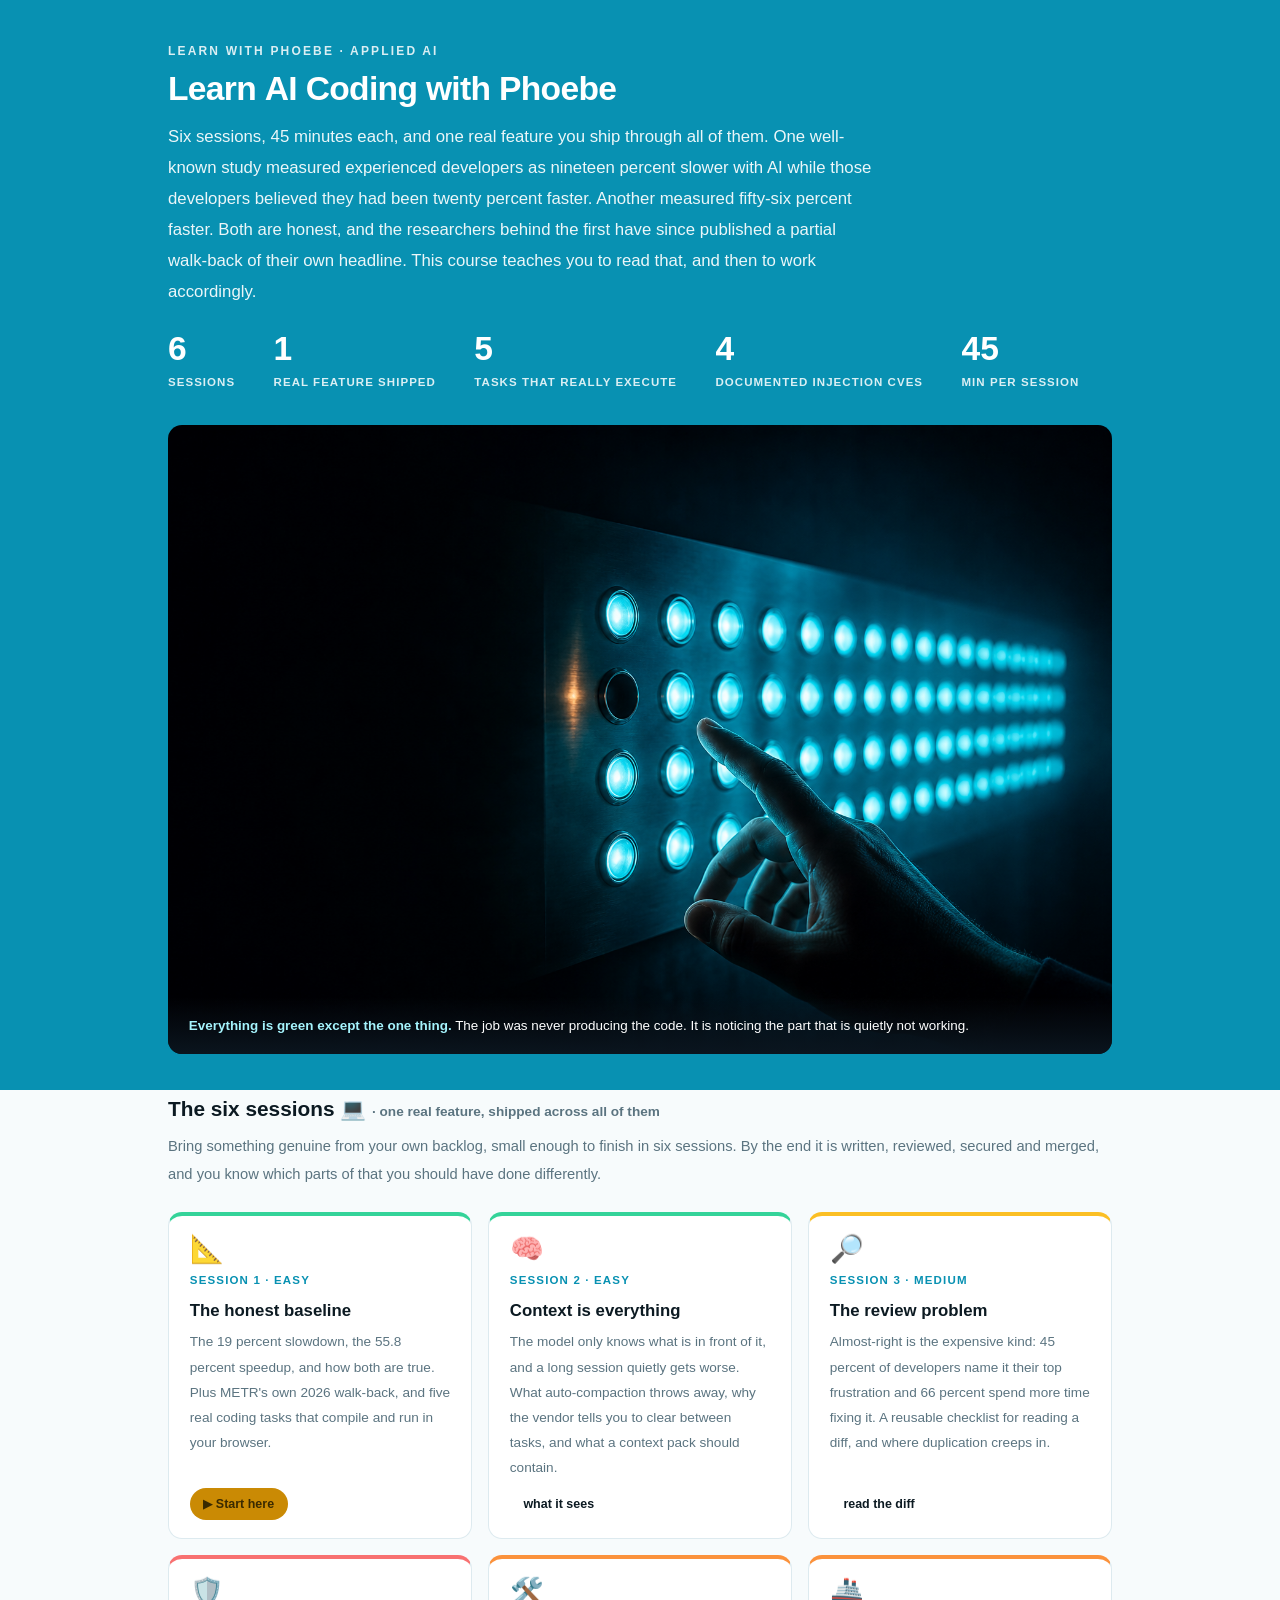
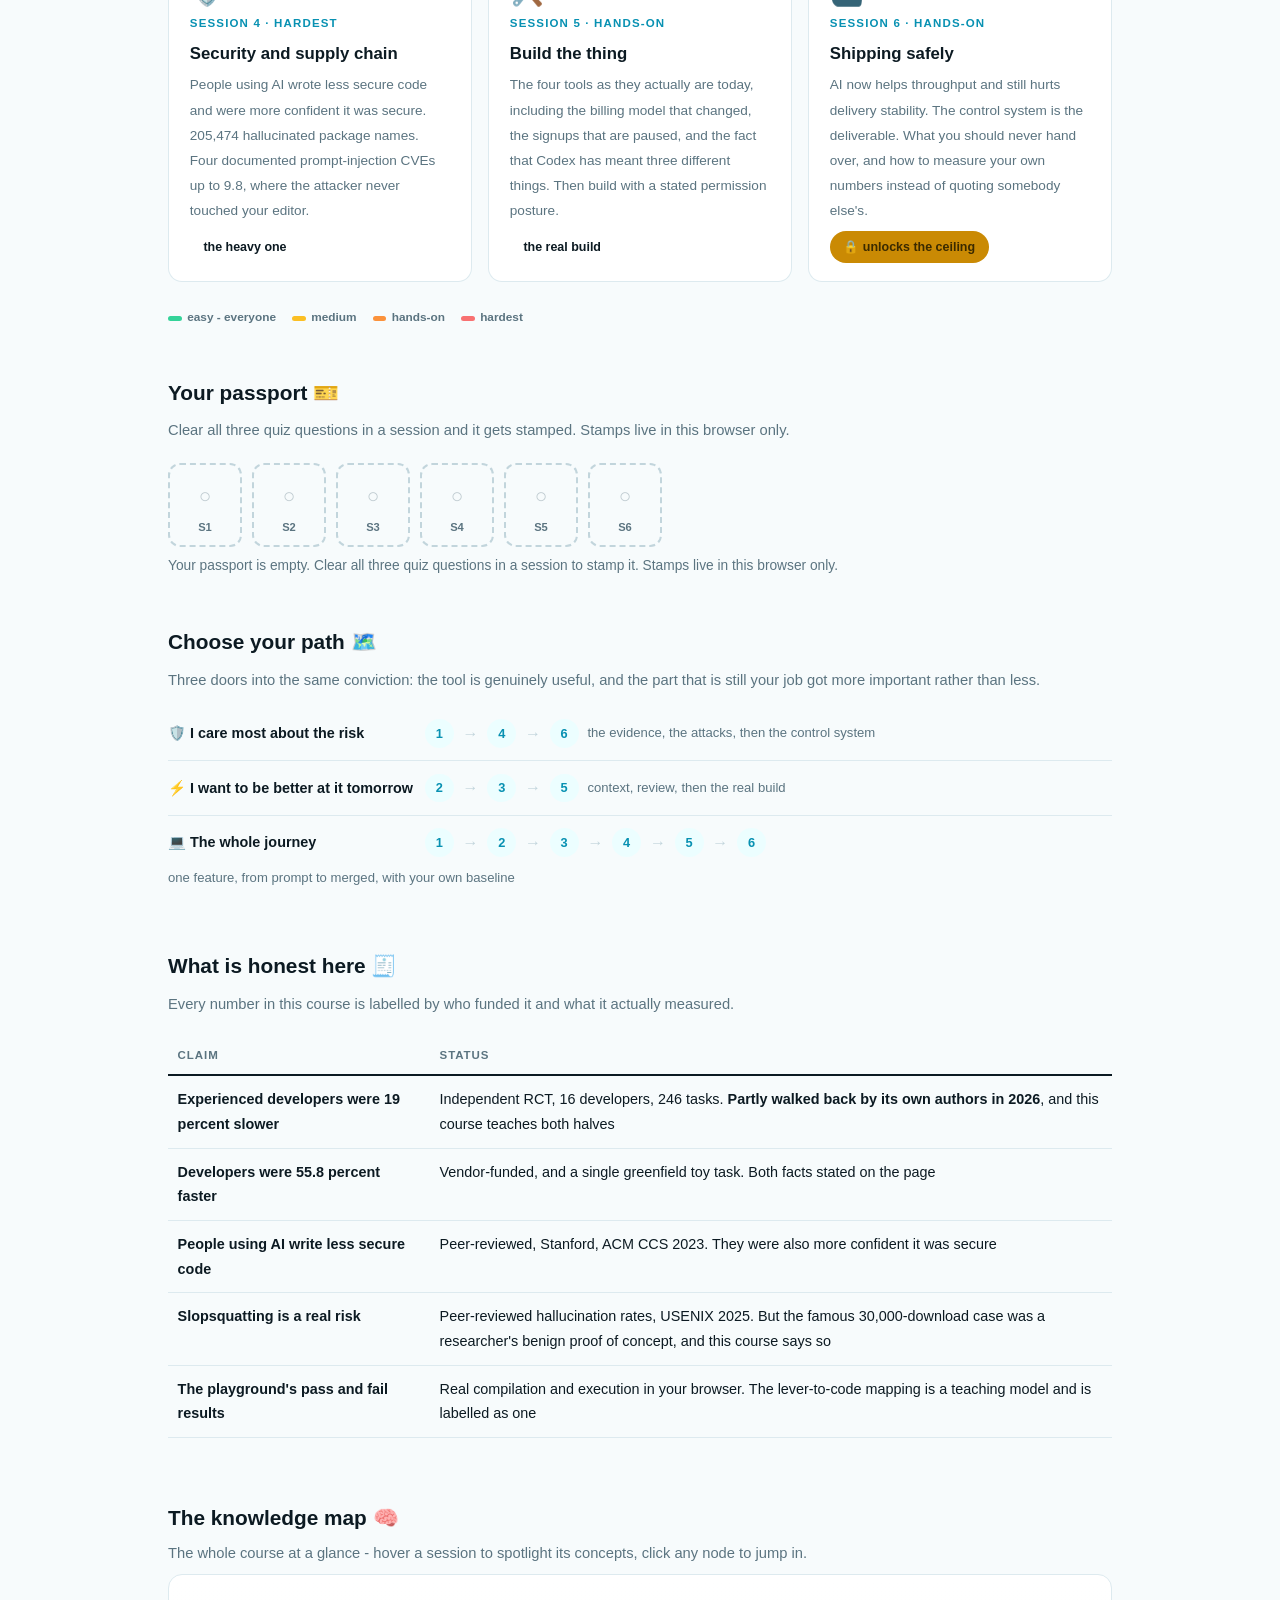
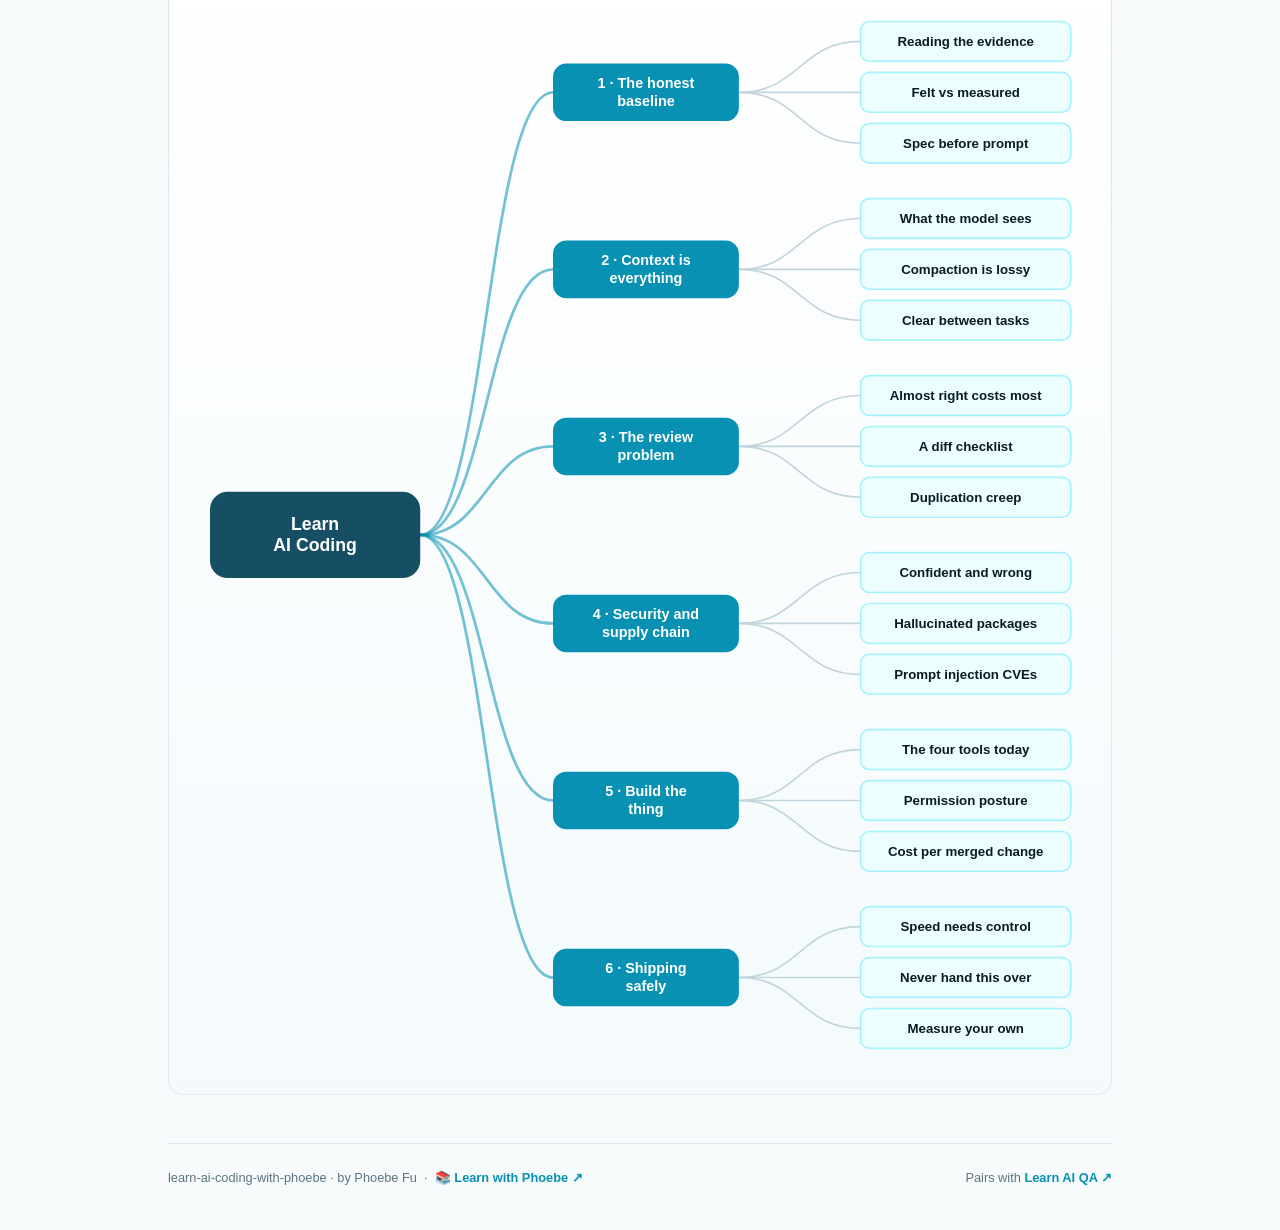
==== commit b7e083a5: "Landing page: remove the internal source-map path from the footer The landing page is the course's p" ====
--- a/index.html
+++ b/index.html
@@ -224,7 +224,7 @@
 
   <footer class="pagefoot">
     <span>learn-ai-coding-with-phoebe · by Phoebe Fu &nbsp;·&nbsp; 📚 <a href="https://phoebefu6.github.io/learn-with-phoebe/">Learn with Phoebe ↗</a></span>
-    <span>Pairs with <a href="https://phoebefu6.github.io/learn-ai-qa-with-phoebe/">Learn AI QA ↗</a> · source map: <span class="mono">materials/official-course-map.md</span></span>
+    <span>Pairs with <a href="https://phoebefu6.github.io/learn-ai-qa-with-phoebe/">Learn AI QA ↗</a></span>
   </footer>
 
 </main>
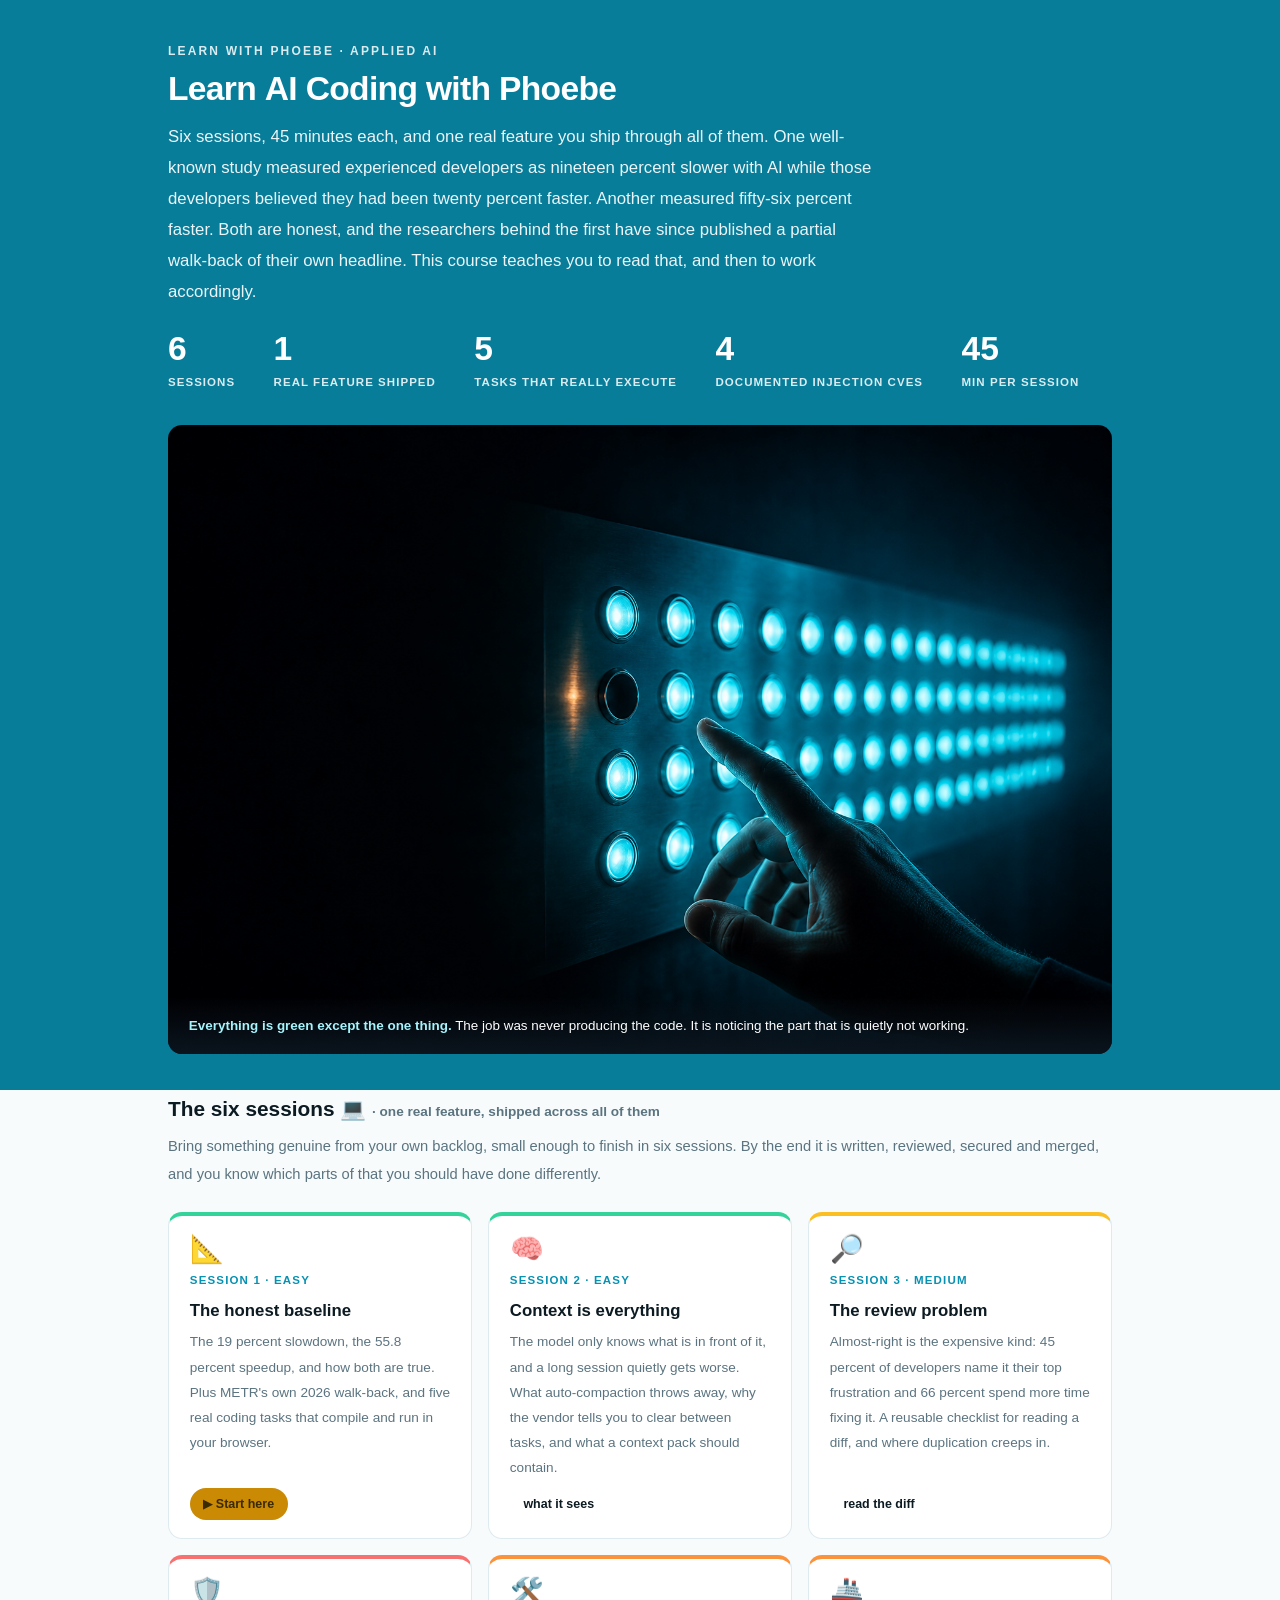
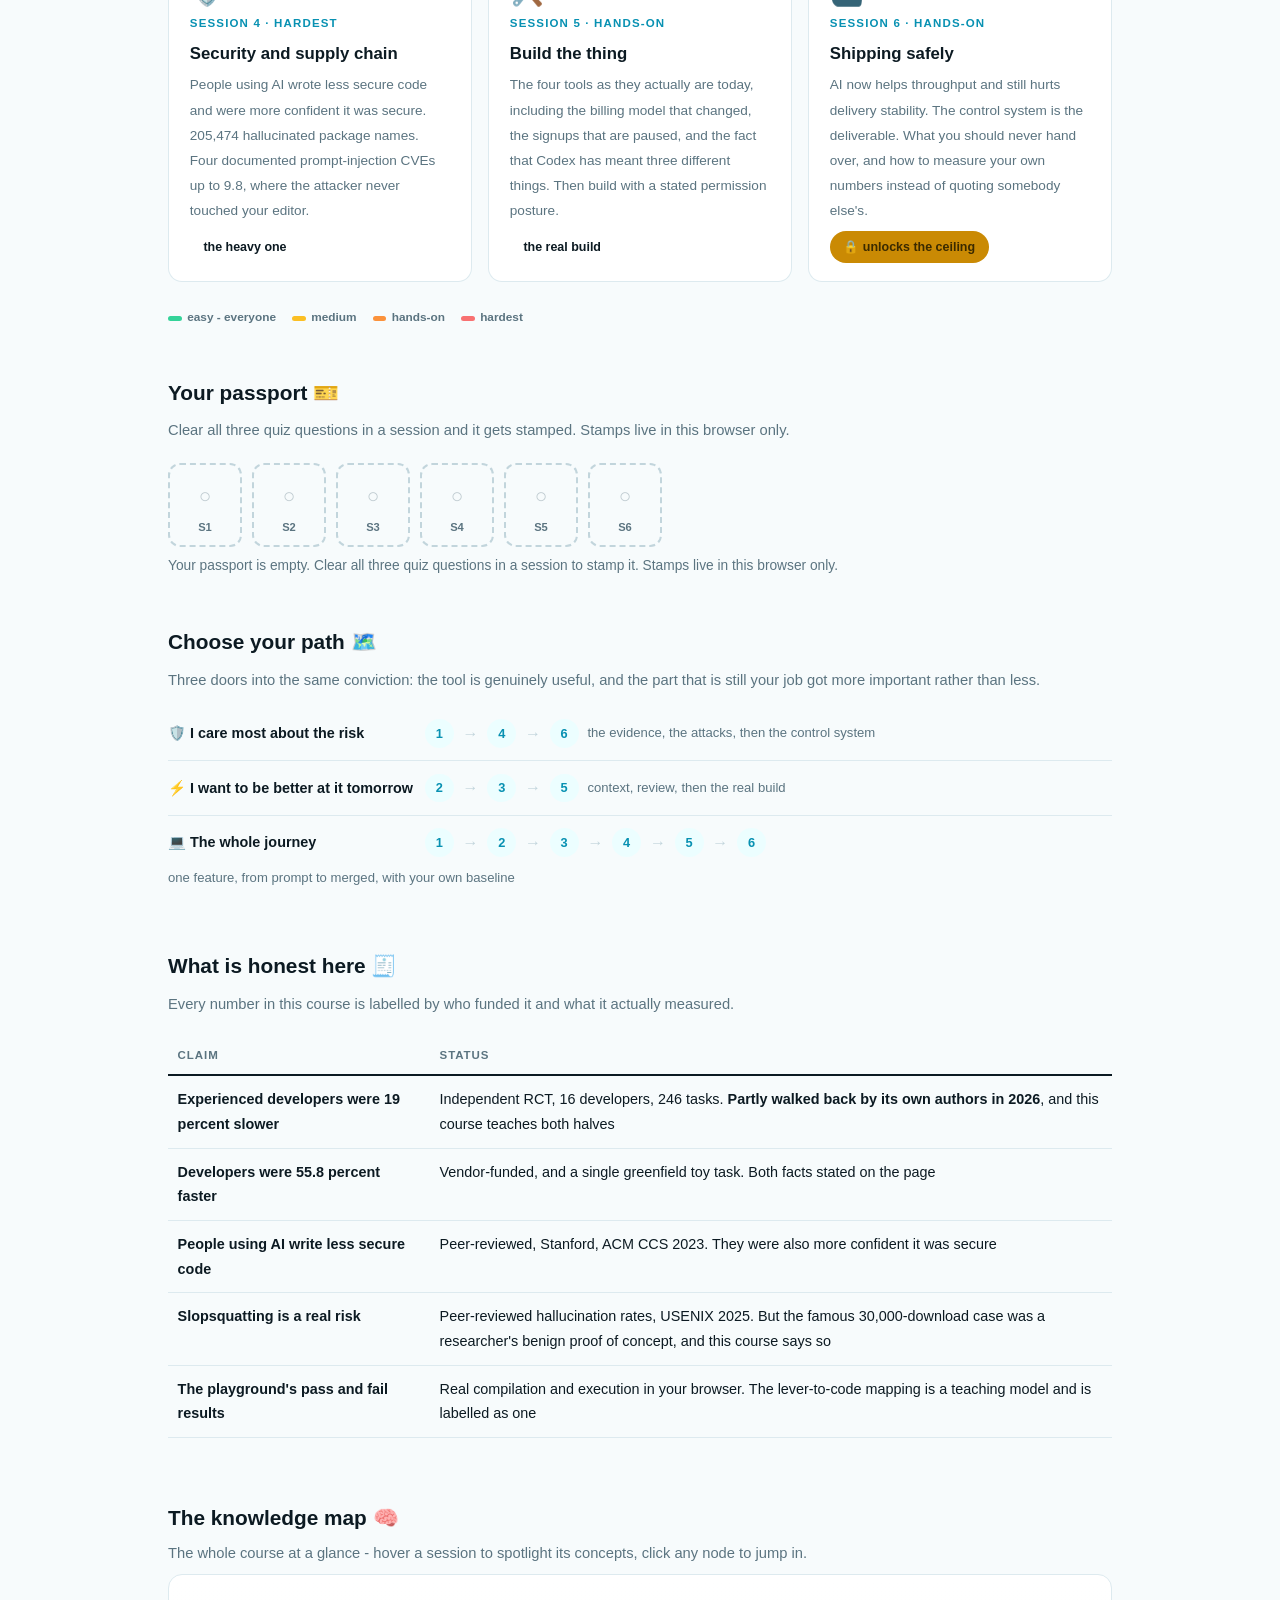
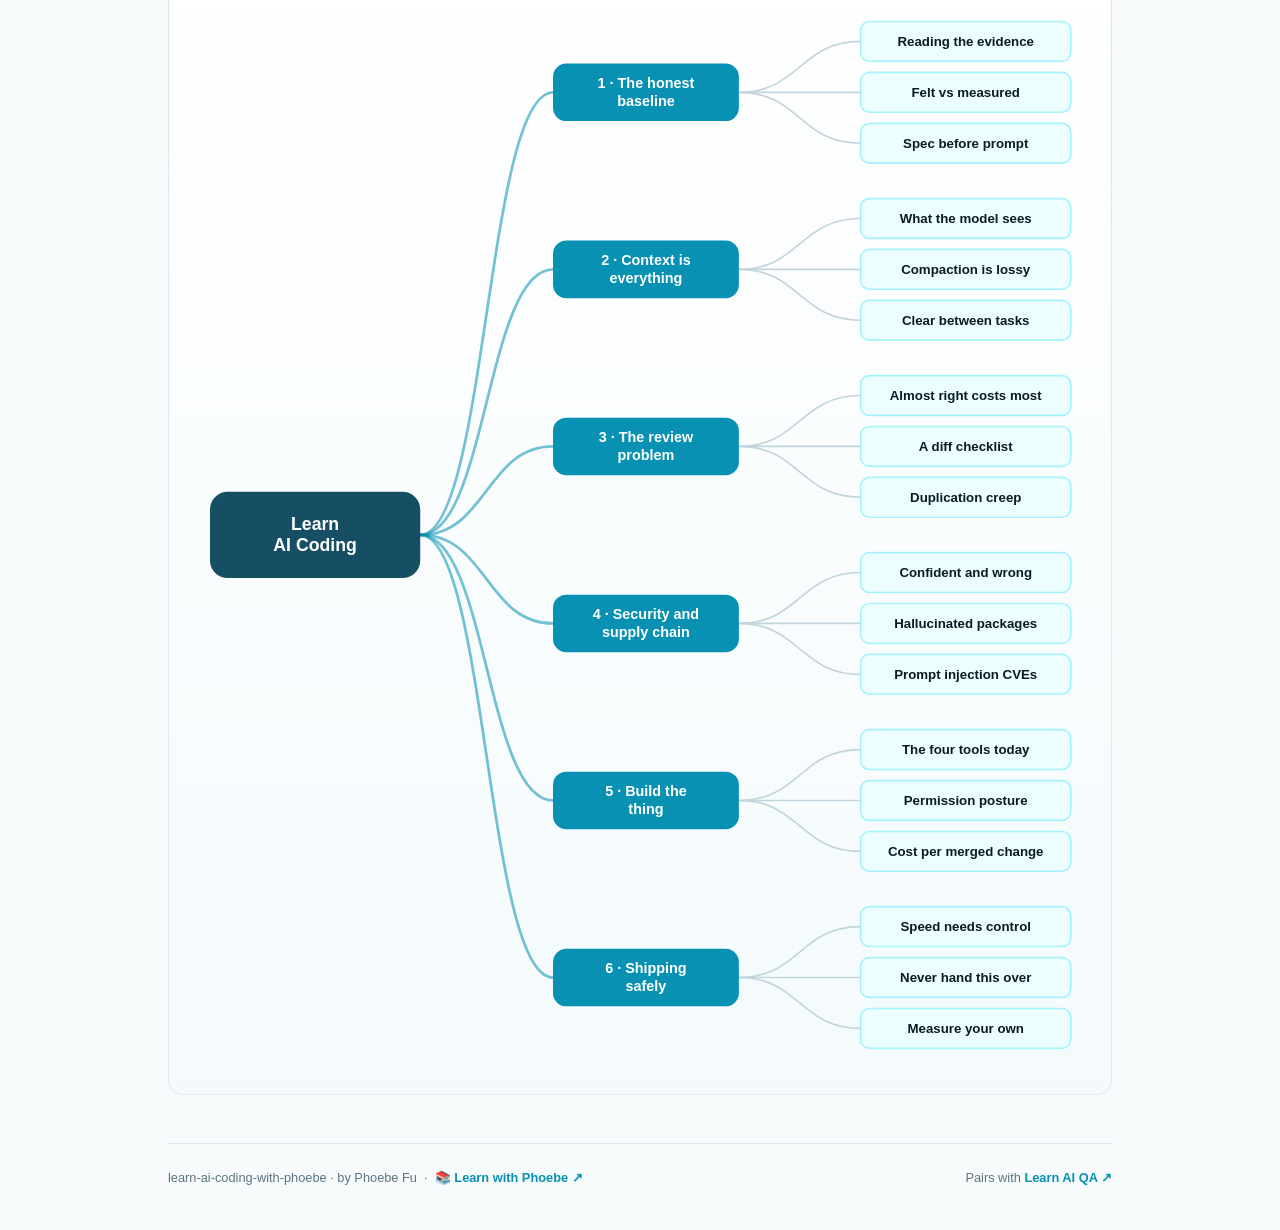
==== commit 8c3b83c7: "Raise every text-on-fill pair to WCAG AA (lowest was 3.5:1) 17 rule(s) drew text on a solid fill bel" ====
--- a/index.html
+++ b/index.html
@@ -19,7 +19,7 @@
 <meta name="twitter:image" content="https://phoebefu6.github.io/learn-ai-coding-with-phoebe/assets/og-cover.png">
 <!-- social:end -->
 <title>Learn AI Coding with Phoebe</title>
-<link rel="stylesheet" href="assets/style.css?v=3">
+<link rel="stylesheet" href="assets/style.css?v=6">
 <style>
 
   .stats-row { display: flex; gap: 2.4rem; margin-top: 1.5rem; flex-wrap: wrap; }
--- a/assets/style.css
+++ b/assets/style.css
@@ -3,6 +3,8 @@
    (CSS var names still read --indigo/--amber; they hold SQL-blue values.) */
 
 :root {
+  --indigo-solid: #077D9A;
+  --indigo-text: #077995;
   --indigo: #0891B2;
   --indigo-deep: #164E63;
   --indigo-mid: #06B6D4;
@@ -39,7 +41,7 @@
 
 /* ---------- header band ---------- */
 .masthead {
-  background: var(--indigo);
+  background: var(--indigo-solid);
   color: #fff;
   padding: 2.5rem 0 2.25rem;
 }
@@ -71,7 +73,7 @@
   font-weight: 600;
   white-space: nowrap;
 }
-.chip.level { background: #fff; color: var(--indigo); }
+.chip.level { background: #fff; color: var(--indigo-text); }
 .chip.audience { background: rgba(255,255,255,.16); color: #fff; border: 1px solid rgba(255,255,255,.35); }
 .chip.time { background: var(--ink); color: #fff; font-variant-numeric: tabular-nums; }
 
@@ -86,8 +88,9 @@
   border-bottom: 1px solid var(--hairline);
   padding: .55rem 0;
 }
-.toolbar .wrap { display: flex; align-items: center; gap: .6rem; }
-.toolbar .crumb { font-size: .8rem; color: var(--muted); font-weight: 600; margin-right: auto; }
+.toolbar .wrap { display: flex; align-items: center; gap: .5rem; flex-wrap: nowrap; }
+.toolbar .crumb { font-size: .8rem; color: var(--muted); font-weight: 600; margin-right: auto; min-width: 0; white-space: nowrap; overflow: hidden; text-overflow: ellipsis; }
+.toolbar .btn { white-space: nowrap; flex: none; padding: .38rem .8rem; font-size: .78rem; line-height: 1.2; }
 .toolbar .crumb a { color: var(--indigo); text-decoration: none; }
 .btn {
   border: 1px solid var(--hairline);
@@ -102,7 +105,7 @@
   transition: all .15s ease;
 }
 .btn:hover { border-color: var(--indigo); color: var(--indigo); }
-.btn.primary { background: var(--indigo); border-color: var(--indigo); color: #fff; }
+.btn.primary { background: var(--indigo-solid); border-color: var(--indigo-solid); color: #fff; }
 .btn.primary:hover { background: var(--indigo-deep); }
 
 /* ---------- sections ---------- */
@@ -136,7 +139,7 @@
   text-transform: uppercase;
   letter-spacing: .08em;
 }
-.tag.concept { background: var(--indigo-50); color: var(--indigo); }
+.tag.concept { background: var(--indigo-50); color: var(--indigo-text); }
 .tag.demo { background: var(--amber-50); color: var(--amber-ink); }
 .tag.exercise { background: var(--ink); color: #fff; }
 
@@ -152,7 +155,7 @@
   border-radius: 999px;
   flex: none;
 }
-.mode.live { background: var(--indigo); color: #fff; }
+.mode.live { background: var(--indigo-solid); color: #fff; }
 .mode.self { background: #fff; color: var(--muted); border: 1px solid var(--hairline); }
 
 /* ---------- accordions ---------- */
@@ -204,8 +207,8 @@
   font-size: .78rem;
   font-weight: 600;
 }
-.pill.solid { background: var(--indigo); color: #fff; }
-.pill.light { background: var(--indigo-50); color: var(--indigo); }
+.pill.solid { background: var(--indigo-solid); color: #fff; }
+.pill.light { background: var(--indigo-50); color: var(--indigo-text); }
 .pill.inkpill { background: var(--ink); color: #fff; }
 .pill.amber, .pill.peach { background: var(--amber); color: var(--amber-ink); }
 .pill.bare { color: var(--faint); }
@@ -254,7 +257,7 @@
   position: absolute;
   top: -0.7rem;
   left: 1rem;
-  background: var(--indigo);
+  background: var(--indigo-solid);
   color: #fff;
   font-family: "Inter", -apple-system, sans-serif;
   font-size: .68rem;
@@ -287,11 +290,15 @@
 /* ---------- demo steps ---------- */
 .steps { counter-reset: step; margin: .6rem 0 1rem; }
 .step {
-  display: flex;
-  gap: .9rem;
+  display: grid;
+  grid-template-columns: max-content minmax(0, 1fr);
+  column-gap: .9rem;
+  row-gap: .2rem;
   padding: .85rem 0;
   border-bottom: .5px solid var(--hairline);
 }
+.step > * { grid-column: 2; min-width: 0; }
+.step > .prompt-box { margin: .8rem 0 .4rem; }
 .step:last-child { border-bottom: none; }
 .step::before {
   counter-increment: step;
@@ -300,7 +307,7 @@
   width: 1.7rem; height: 1.7rem;
   border-radius: 999px;
   background: var(--indigo-50);
-  color: var(--indigo);
+  color: var(--indigo-text);
   font-weight: 700;
   font-size: .85rem;
   display: inline-flex;
@@ -536,7 +543,7 @@
   font-variant-numeric: tabular-nums;
 }
 .journey a:hover { border-color: #fff; transform: scale(1.12); }
-.journey a.here { background: #fff; color: var(--indigo); border-color: #fff; }
+.journey a.here { background: #fff; color: var(--indigo-text); border-color: #fff; }
 .journey a.dd-chip { width: auto; border-radius: 999px; padding: 0 .7rem; font-size: .72rem; }
 
 /* ---------- check-yourself quiz ---------- */
@@ -564,7 +571,7 @@
   transition: all .15s ease;
 }
 .quiz-q .qopt:hover { border-color: var(--indigo); background: var(--indigo-50); }
-.quiz-q .qopt.correct { background: var(--indigo); border-color: var(--indigo); color: #fff; font-weight: 600; }
+.quiz-q .qopt.correct { background: var(--indigo-solid); border-color: var(--indigo-solid); color: #fff; font-weight: 600; }
 .quiz-q .qopt.correct::after { content: "  ✓"; }
 .quiz-q .qopt.wrong { background: #FEF2F2; border-color: #FCA5A5; color: #991B1B; animation: qshake .3s ease; }
 .quiz-q .qopt.wrong::after { content: "  ✗ try again"; font-size: .78rem; }
@@ -795,7 +802,10 @@
   /* 44px tap targets */
   details.card summary { min-height: 44px; }
   .qopt { min-height: 44px; display: flex; align-items: center; padding: .7rem .9rem; }
-  .toolbar .btn, .pagefoot a { min-height: 44px; display: inline-flex; align-items: center; }
+  .toolbar .btn, .pagefoot a { min-height: 44px; display: inline-flex; align-items: center; justify-content: center; }
+  .toolbar .crumb, .toolbar #zoom-toggle { display: none; }
+  .toolbar .btn { flex: 1 1 0; padding: .3rem .4rem; font-size: .72rem; }
+  table.clean { display: block; overflow-x: auto; -webkit-overflow-scrolling: touch; }
 }
 
 @media (max-width: 640px) {
@@ -894,7 +904,7 @@
   content: "⇄"; position: absolute; top: 50%; left: 50%;
   transform: translate(-50%, -50%);
   width: 30px; height: 30px; border-radius: 999px;
-  background: var(--indigo); color: #fff;
+  background: var(--indigo-solid); color: #fff;
   display: grid; place-items: center;
   font-size: 0.85rem; font-weight: 800;
   box-shadow: 0 3px 12px rgba(0,0,0,.22);
@@ -915,7 +925,7 @@
   position: absolute; left: var(--x); top: var(--y);
   transform: translate(-50%, -50%);
   width: 27px; height: 27px; border-radius: 999px;
-  border: 2px solid #fff; background: var(--indigo); color: #fff;
+  border: 2px solid #fff; background: var(--indigo-solid); color: #fff;
   font: 800 0.78rem/1 Inter, sans-serif;
   display: grid; place-items: center; cursor: pointer;
   box-shadow: 0 2px 9px rgba(0,0,0,.28);
@@ -981,9 +991,9 @@
 .tick-btn {
   font: 700 0.8rem Inter, sans-serif; cursor: pointer;
   padding: 7px 15px; border-radius: 999px;
-  border: 1px solid var(--indigo); background: var(--indigo); color: #fff;
-}
-.tick-btn.ghost { background: #fff; color: var(--indigo); }
+  border: 1px solid var(--indigo-solid); background: var(--indigo-solid); color: #fff;
+}
+.tick-btn.ghost { background: #fff; color: var(--indigo-text); }
 .tick-btn:disabled { opacity: .4; cursor: not-allowed; }
 .tick-note {
   display: none; margin-top: 12px; padding: 13px 15px;
@@ -1011,7 +1021,7 @@
 .tr-go {
   font: 800 0.8rem Inter, sans-serif; cursor: pointer;
   padding: 0 18px; border-radius: 9px; min-height: 44px;
-  border: 1px solid var(--indigo); background: var(--indigo); color: #fff;
+  border: 1px solid var(--indigo-solid); background: var(--indigo-solid); color: #fff;
 }
 .tr-out {
   display: none; margin-top: 12px; padding: 13px 15px;
@@ -1086,7 +1096,7 @@
   border: 1px solid var(--hairline); background: #fff; color: var(--muted);
   font: 800 0.82rem Inter, sans-serif;
 }
-.sc-opts button.on { background: var(--indigo); border-color: var(--indigo); color: #fff; }
+.sc-opts button.on { background: var(--indigo-solid); border-color: var(--indigo-solid); color: #fff; }
 .sc-total {
   margin-top: 16px; padding: 15px 17px; border-radius: 10px;
   background: var(--indigo-50); border-left: 3px solid var(--indigo);
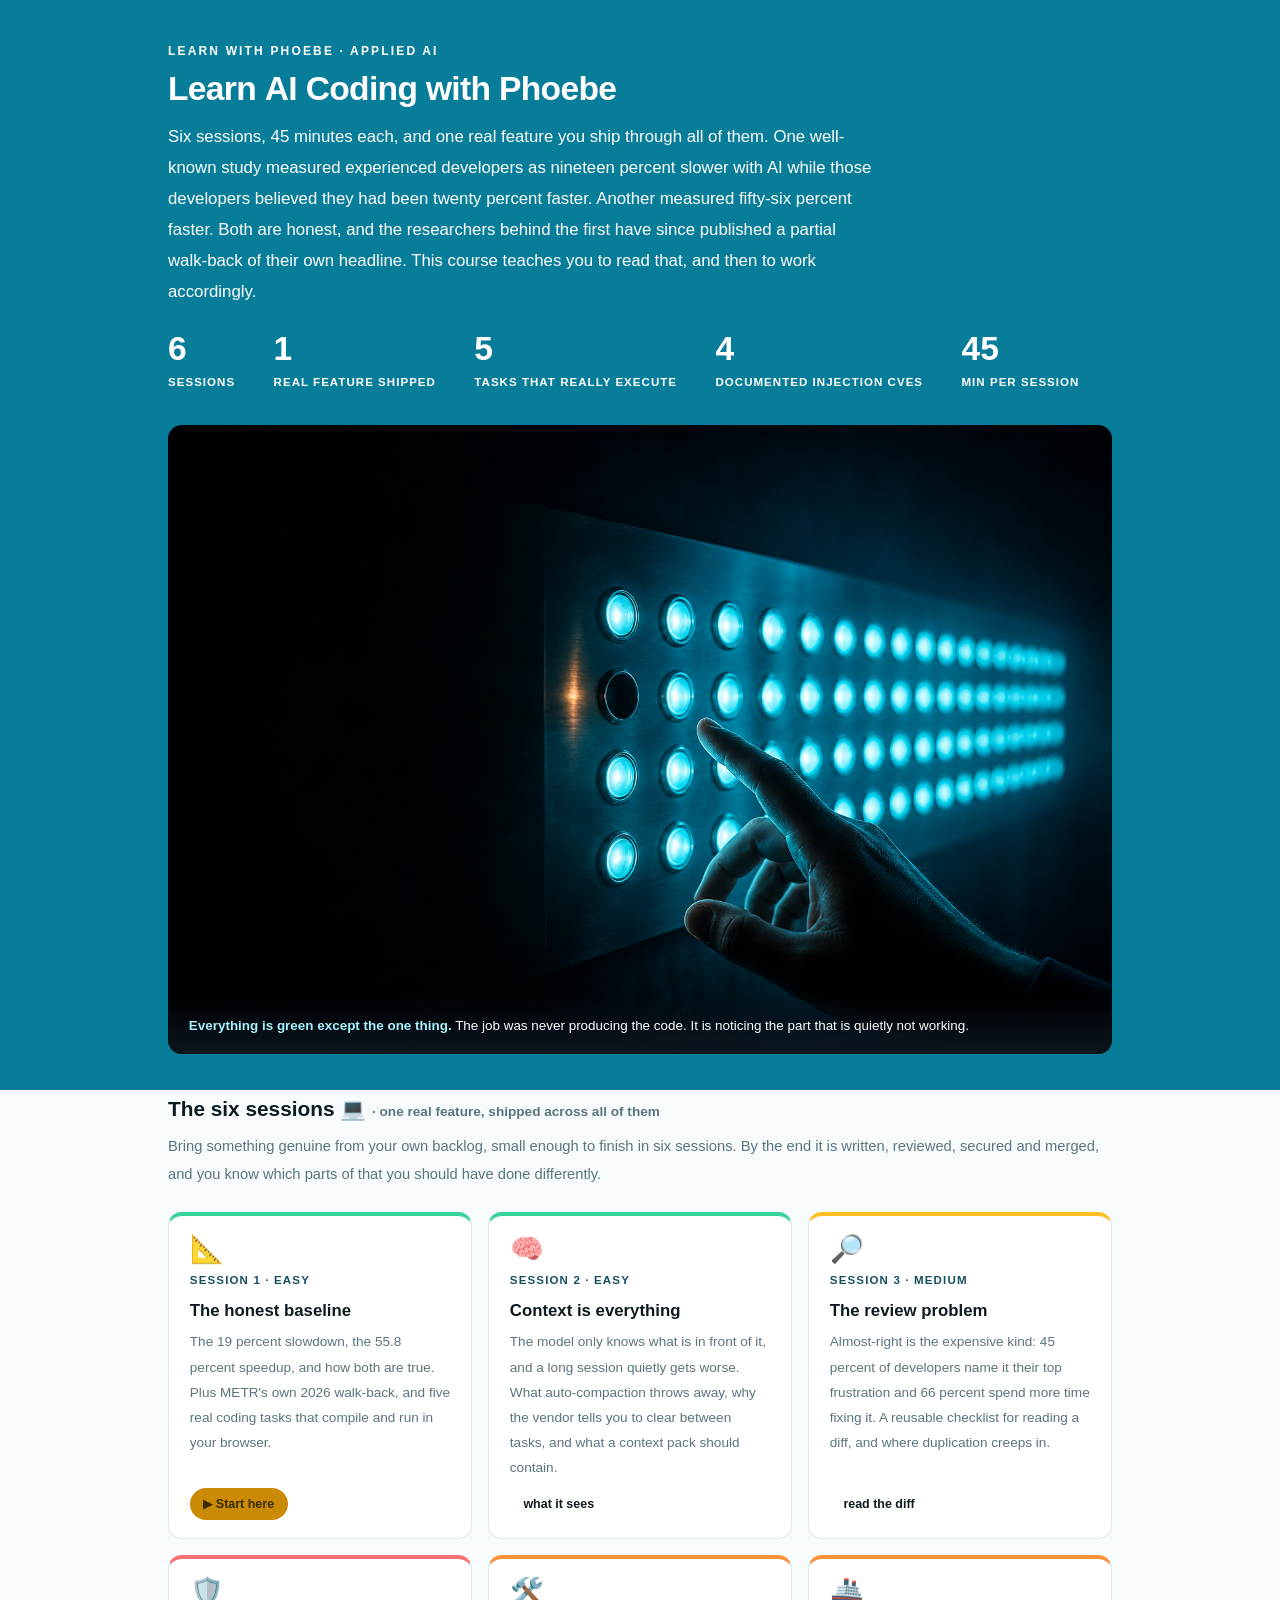
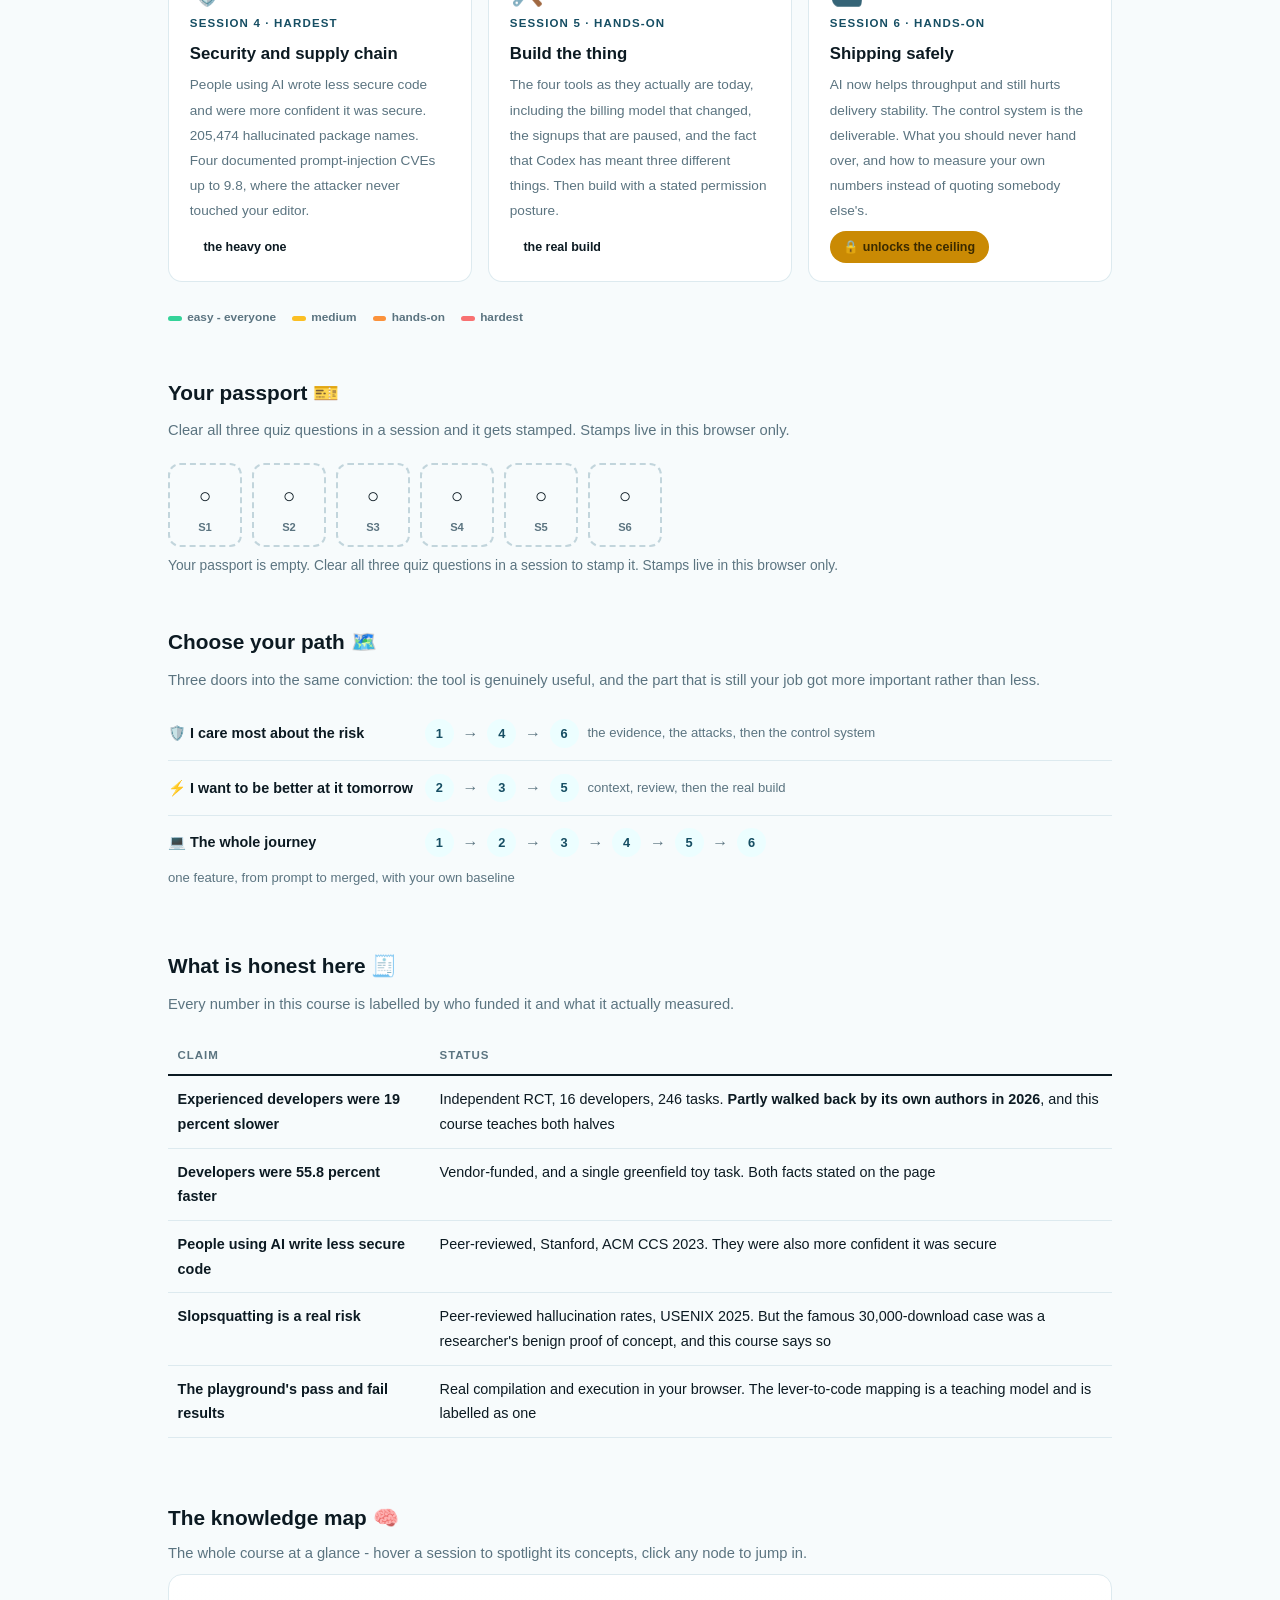
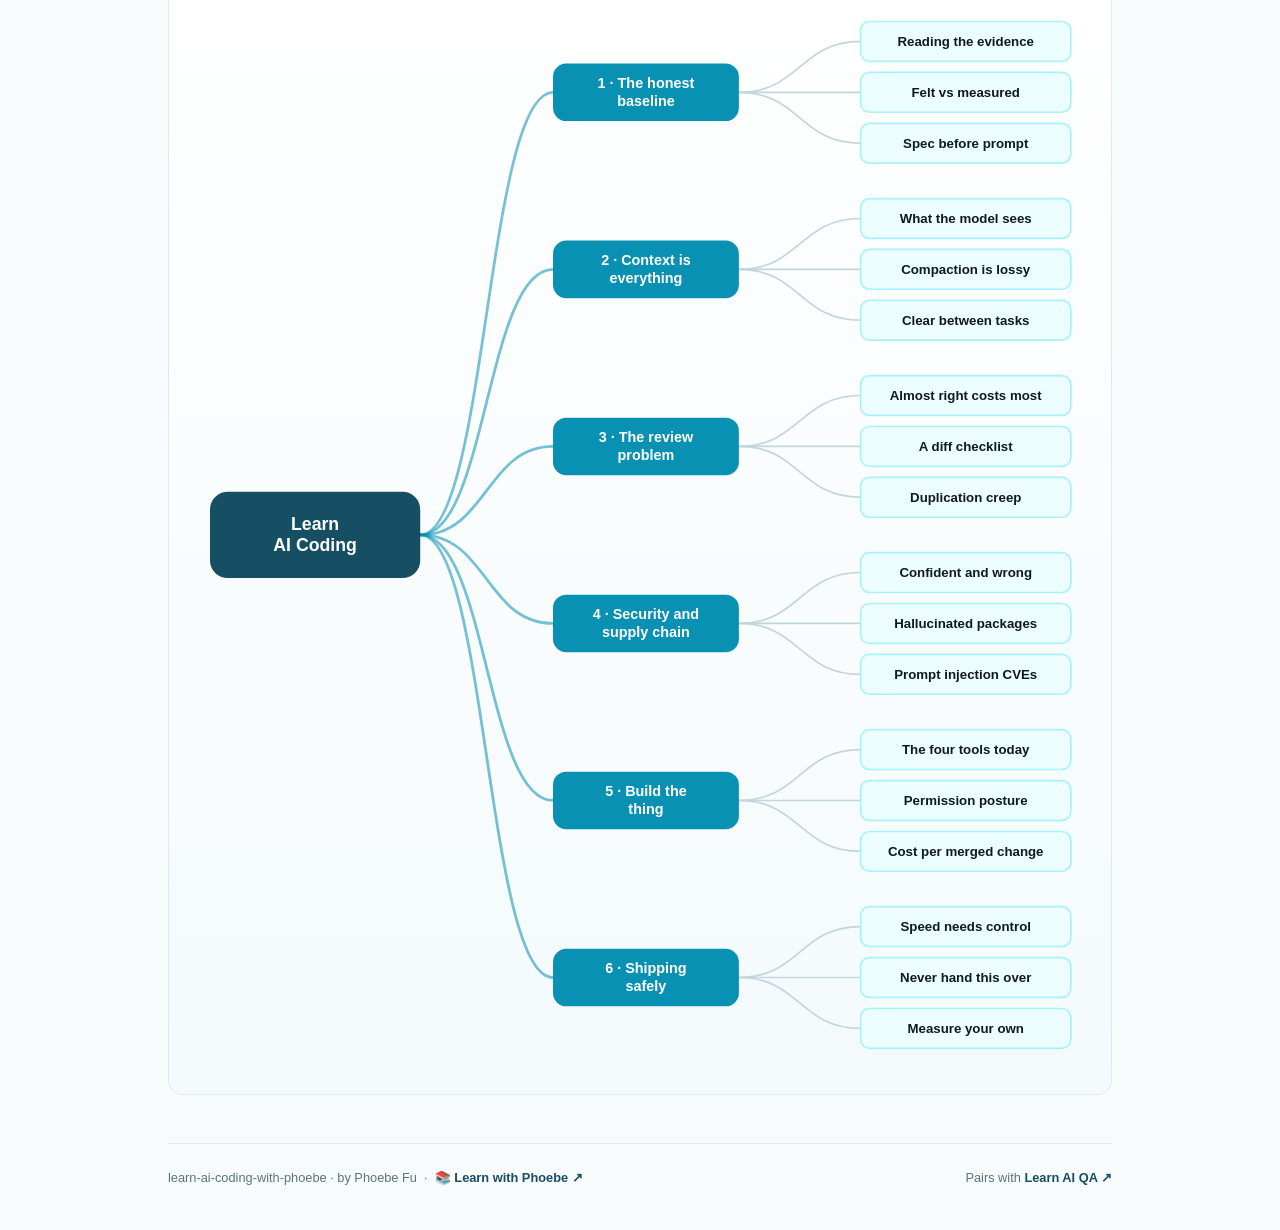
==== commit 11b268df: "Light surfaces everywhere: lightbox, cheat panel, code boxes; contrast and phone-width fixes Every d" ====
--- a/index.html
+++ b/index.html
@@ -19,12 +19,12 @@
 <meta name="twitter:image" content="https://phoebefu6.github.io/learn-ai-coding-with-phoebe/assets/og-cover.png">
 <!-- social:end -->
 <title>Learn AI Coding with Phoebe</title>
-<link rel="stylesheet" href="assets/style.css?v=6">
+<link rel="stylesheet" href="assets/style.css?v=27">
 <style>
 
   .stats-row { display: flex; gap: 2.4rem; margin-top: 1.5rem; flex-wrap: wrap; }
   .stat b { display: block; font-size: 2.1rem; font-weight: 800; line-height: 1.05; font-variant-numeric: tabular-nums; }
-  .stat span { font-size: .72rem; opacity: .85; text-transform: uppercase; letter-spacing: .09em; font-weight: 600; }
+  .stat span { font-size: .72rem; opacity: 1; text-transform: uppercase; letter-spacing: .09em; font-weight: 600; }
 
   .course-grid { display: grid; grid-template-columns: repeat(auto-fit, minmax(17rem, 1fr)); gap: 1rem; margin-top: 1.5rem; }
   .course-card {
@@ -57,9 +57,9 @@
   .path { display: flex; gap: .55rem; align-items: center; padding: .75rem 0; border-bottom: .5px solid var(--hairline); flex-wrap: wrap; }
   .path:last-child { border-bottom: none; }
   .path b { min-width: 15.5rem; font-size: .9rem; }
-  .path .pstep { background: var(--indigo-50); color: var(--indigo); border-radius: 999px; padding: .16rem .68rem; font-weight: 700; font-size: .8rem; text-decoration: none; transition: all .12s ease; }
+  .path .pstep { background: var(--indigo-50); color: var(--indigo-deep); border-radius: 999px; padding: .16rem .68rem; font-weight: 700; font-size: .8rem; text-decoration: none; transition: all .12s ease; }
   .path .pstep:hover { background: var(--indigo); color: #fff; }
-  .path .parr { color: var(--faint); font-weight: 700; }
+  .path .parr { color: var(--muted); font-weight: 700; }
 
   .mm-section { margin-top: 1.6rem; }
   .mm-section h2 { font-size: 1.3rem; font-weight: 800; margin-bottom: .2rem; }
@@ -82,6 +82,7 @@
   .hero-art figcaption b { color: #A5F3FC; }
   @media (max-width: 720px) { .hero-art figcaption { position: static; background: #0B1620; } }
 </style>
+<style>/* contrast-patch-2 */ .cnum, .course-card .cnum, .paths a, .pagefoot a, .pstep, .path .pstep { color: var(--indigo-deep); }</style>
 </head>
 <body>
 
@@ -262,6 +263,6 @@
 };
 </script>
 <script src="assets/mindmap.js?v=1"></script>
-<script src="assets/app.js?v=1"></script>
+<script src="assets/app.js?v=27"></script>
 </body>
 </html>
--- a/assets/style.css
+++ b/assets/style.css
@@ -18,8 +18,8 @@
   --amber-ink: #3A2A00;
   --amber-50: #FEF9E7;
   --paper: #F7FBFC;
-  --code-bg: #0B1620;
-  --code-ink: #D6EAF0;
+  --code-bg: #ECFEFF;
+  --code-ink: #0C1A22;
   --radius: 14px;
 }
 
@@ -49,7 +49,7 @@
   font-size: .75rem;
   letter-spacing: .18em;
   text-transform: uppercase;
-  opacity: .85;
+  opacity: 1;
   font-weight: 600;
 }
 .masthead h1 {
@@ -60,7 +60,7 @@
   letter-spacing: -.02em;
 }
 .masthead h1 .accent { color: inherit; }
-.masthead .sub { font-size: 1.05rem; opacity: .92; max-width: 44rem; }
+.masthead .sub { font-size: 1.05rem; opacity: 1; max-width: 44rem; }
 
 .chip-row { display: flex; flex-wrap: wrap; gap: .5rem; margin-top: 1.1rem; }
 .chip {
@@ -74,7 +74,7 @@
   white-space: nowrap;
 }
 .chip.level { background: #fff; color: var(--indigo-text); }
-.chip.audience { background: rgba(255,255,255,.16); color: #fff; border: 1px solid rgba(255,255,255,.35); }
+.chip.audience { background: rgba(255,255,255,.08); color: #fff; border: 1px solid rgba(255,255,255,.35); }
 .chip.time { background: var(--ink); color: #fff; font-variant-numeric: tabular-nums; }
 
 
@@ -211,7 +211,7 @@
 .pill.light { background: var(--indigo-50); color: var(--indigo-text); }
 .pill.inkpill { background: var(--ink); color: #fff; }
 .pill.amber, .pill.peach { background: var(--amber); color: var(--amber-ink); }
-.pill.bare { color: var(--faint); }
+.pill.bare { color: var(--muted); }
 
 /* ---------- 4D grid ---------- */
 .grid-2 { display: grid; grid-template-columns: repeat(auto-fit, minmax(15rem, 1fr)); gap: .8rem; margin: .5rem 0 1rem; }
@@ -240,10 +240,11 @@
 table.clean td:first-child { font-weight: 600; }
 
 /* ---------- prompt boxes ---------- */
-.prompt-box {
+.prompt-box{
   position: relative;
-  background: var(--code-bg);
-  color: var(--code-ink);
+  background: #ECFEFF;
+  border: 1px solid #DDEAEF;
+  color: #0C1A22;
   border-radius: var(--radius);
   padding: 1.1rem 1.2rem;
   margin: 1rem 0 1.2rem;
@@ -253,12 +254,12 @@
   white-space: pre-wrap;
   word-break: break-word;
 }
-.prompt-box .label {
+.prompt-box .label{
   position: absolute;
   top: -0.7rem;
   left: 1rem;
-  background: var(--indigo-solid);
-  color: #fff;
+  background: #0891B2;
+  color: #0C1A22;
   font-family: "Inter", -apple-system, sans-serif;
   font-size: .68rem;
   font-weight: 700;
@@ -269,13 +270,13 @@
 }
 .prompt-box.bad .label { background: var(--faint); color: var(--ink); }
 .prompt-box.good .label { background: var(--amber); color: var(--amber-ink); }
-.copy-btn {
+.copy-btn{
   position: absolute;
   top: .7rem;
   right: .7rem;
-  background: rgba(255,255,255,.1);
-  border: 1px solid rgba(255,255,255,.25);
-  color: #fff;
+  background: #FFFFFF;
+  border: 1px solid #DDEAEF;
+  color: #0C1A22;
   border-radius: 999px;
   padding: .25rem .8rem;
   font-size: .72rem;
@@ -284,7 +285,7 @@
   font-family: "Inter", -apple-system, sans-serif;
   transition: background .15s ease;
 }
-.copy-btn:hover { background: rgba(255,255,255,.22); }
+.copy-btn:hover { background: #DDEAEF; }
 .copy-btn.copied { background: var(--amber); border-color: var(--amber); color: var(--amber-ink); }
 
 /* ---------- demo steps ---------- */
@@ -374,11 +375,11 @@
   gap: .4rem;
 }
 
-.lightbox {
+.lightbox{
   position: fixed;
   inset: 0;
   z-index: 100;
-  background: rgba(12,26,34,.9);
+  background: rgba(247,251,252,.97);
   display: none;
   align-items: center;
   justify-content: center;
@@ -386,8 +387,10 @@
   cursor: zoom-out;
 }
 .lightbox.open { display: flex; }
-.lightbox .inner {
+.lightbox .inner{
   background: #fff;
+  border: 1px solid #DDEAEF;
+  box-shadow: 0 10px 40px rgba(12,26,34,.14);
   border-radius: var(--radius);
   padding: 2rem;
   max-width: 94vw;
@@ -395,13 +398,12 @@
   overflow: auto;
 }
 .lightbox .inner svg, .lightbox .inner img { width: min(88vw, 70rem); height: auto; }
-.lightbox .close-hint {
+.lightbox .close-hint{
   position: fixed;
   top: 1rem; right: 1.4rem;
-  color: #fff;
+  color: #0C1A22;
   font-size: .8rem;
   font-weight: 600;
-  opacity: .8;
 }
 
 /* ---------- courses covered ---------- */
@@ -420,19 +422,20 @@
 .covered-row .note { margin-left: auto; color: var(--muted); font-size: .78rem; text-align: right; }
 
 /* ---------- cheat sheet footer ---------- */
-.cheat {
-  background: var(--ink);
-  color: #fff;
+.cheat{
+  background: #ECFEFF;
+  border: 1px solid #DDEAEF;
+  color: #0C1A22;
   border-radius: var(--radius);
   padding: 1.6rem 1.6rem 1.3rem;
   margin-top: 3rem;
 }
 .cheat h3 { font-size: 1.1rem; margin-bottom: 1rem; }
-.cheat h3 span { color: var(--indigo-soft); }
+.cheat h3 span { color: #164E63; }
 .cheat .grid-2 { gap: 1rem; }
 .cheat .cheat-item { border-left: 3px solid var(--indigo-mid); padding-left: .8rem; }
-.cheat .cheat-item b { display: block; font-size: .85rem; color: var(--indigo-soft); }
-.cheat .cheat-item span { font-size: .82rem; opacity: .85; }
+.cheat .cheat-item b { display: block; font-size: .85rem; color: #164E63; }
+.cheat .cheat-item span { font-size: .82rem; color: #5B7480; }
 
 footer.pagefoot {
   border-top: 1px solid var(--hairline);
@@ -527,7 +530,7 @@
   margin-top: 1.1rem;
   flex-wrap: wrap;
 }
-.journey .jlabel { font-size: .7rem; font-weight: 700; text-transform: uppercase; letter-spacing: .09em; opacity: .8; margin-right: .3rem; }
+.journey .jlabel { font-size: .7rem; font-weight: 700; text-transform: uppercase; letter-spacing: .09em; opacity: 1; margin-right: .3rem; }
 .journey a {
   width: 1.7rem; height: 1.7rem;
   border-radius: 999px;
@@ -1125,7 +1128,7 @@
   transition: all .18s ease;
 }
 .pp-stamp:hover { border-color: var(--indigo-soft); }
-.pp-stamp i { font-size: 1.3rem; font-style: normal; opacity: .35; }
+.pp-stamp i { font-size: 1.3rem; font-style: normal; opacity: 1; }
 .pp-stamp b { font: 800 0.7rem Inter, sans-serif; }
 .pp-stamp.got {
   border-style: solid; border-color: var(--indigo);
@@ -1325,3 +1328,32 @@
 }
 
 .callout.warn { background: #FEF2F2; border-left: 4px solid #B91C1C; }
+/* layout-patch-3: phone-width overflow (2026-10-10) */
+.sql-bar { flex-wrap: wrap; }
+@media (max-width: 480px) {
+  .covered-row { flex-wrap: wrap; }
+  .covered-row .note { margin-left: 0; text-align: left; flex-basis: 100%; }
+  details.card summary { flex-wrap: wrap; }
+  details.card summary .mini { white-space: normal; }
+  .wk, .sqlbox, .prompt-box, pre { max-width: 100%; overflow-x: auto; }
+  .mono, code, strong, .note { overflow-wrap: anywhere; }
+  select, input[type=range], label { max-width: 100%; }
+  canvas, svg, img { max-width: 100%; height: auto; }
+  .tree-kids, .tree-node-wrap, .tree-node, .rb-night, .al-row, .gd-field, .tl-row, .sl-row { max-width: 100%; overflow-x: auto; }
+  .tl-cols, .sl-cols, .bb-cols, .ev-cols, [class$="-cols"] { grid-template-columns: 1fr !important; display: grid; }
+  .tl-cols > *, .sl-cols > *, [class$="-cols"] > * { min-width: 0; max-width: 100%; }
+  .mono { white-space: normal; }
+  .er-w, .bb-lab, .tl-lev, .sl-lev { max-width: 100%; white-space: normal; }
+}
+/* contrast-patch-2b */
+.cheat a { color: var(--indigo-deep, var(--ink)); }
+.chip.audience { background: transparent; border-color: rgba(255,255,255,.55); }
+.masthead a, .masthead .sub a { color: #fff; text-decoration: underline; text-underline-offset: 2px; }
+.prompt-box b, .prompt-box strong { color: var(--indigo-deep, var(--ink)); }
+.prompt-box span, .prompt-box em, .prompt-box i { color: inherit; }
+.pp-stamp i { color: var(--ink); }
+/* contrast-patch-2 */
+.klabel, .section-kicker .klabel, details.card summary .caret, .crumb a, .toolbar .crumb a, .pagenav a, .pagefoot a, footer.pagefoot a, .pagefoot p a, .cnum, .course-card .cnum, .pill.light, .covered-row .status.light, .paths a, .tag.concept, .chip.level, .quiz-score, .mmd-launch, .mode.self, .legend .pill.light { color: var(--indigo-deep); }
+.chip.audience { background: transparent; border-color: rgba(255,255,255,.55); }
+.journey a { background: var(--indigo-deep); border-color: rgba(255,255,255,.6); }
+.skip-link { background: var(--indigo-deep); }
